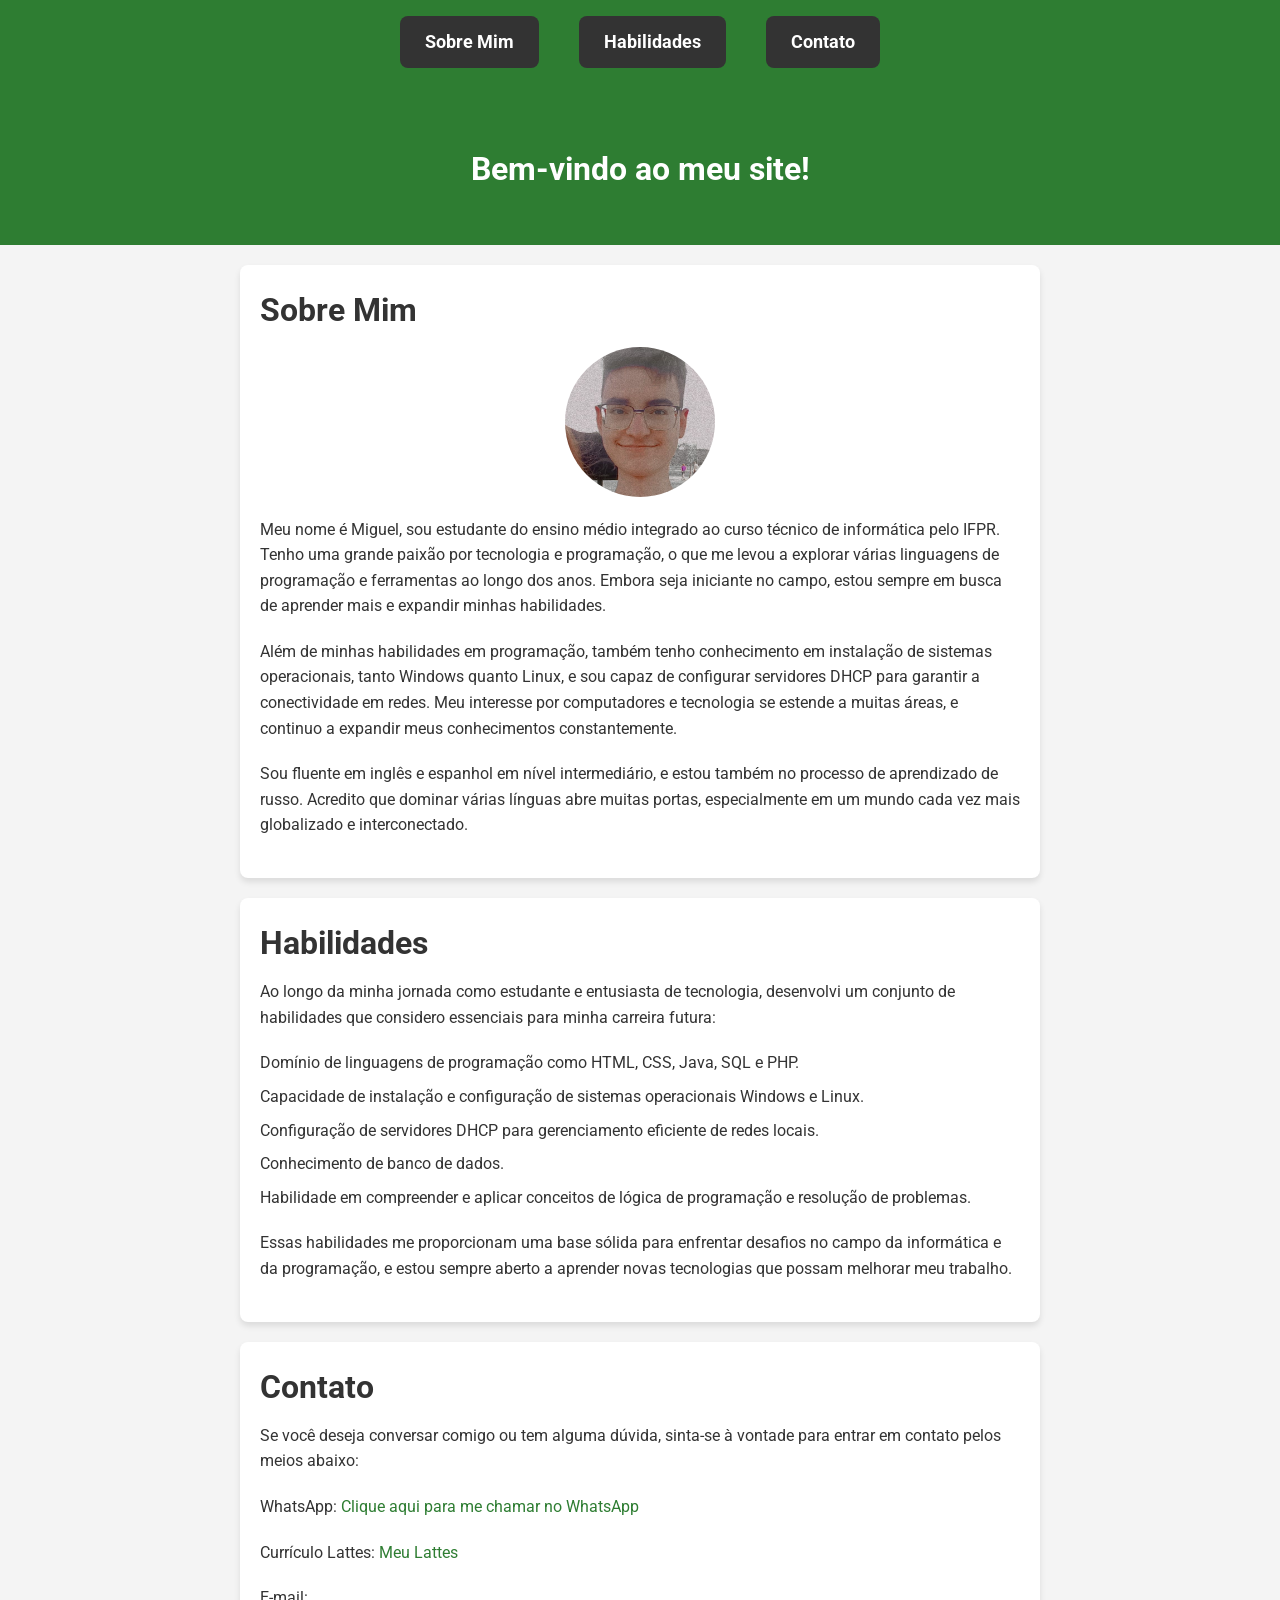
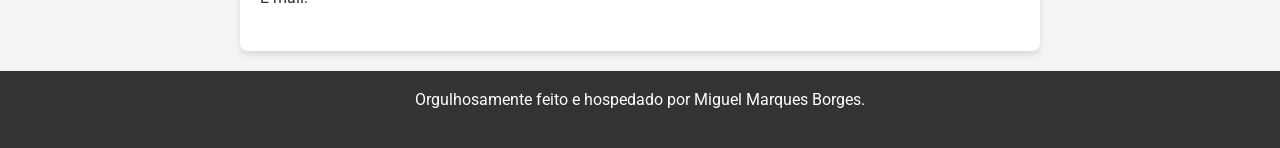
==== index.html @ a3816ad7 "Update index.html" ====
<!DOCTYPE html>
<html lang="pt-BR">
<head>
    <meta charset="UTF-8">
    <meta name="viewport" content="width=device-width, initial-scale=1.0">
    <title>Miguel Marques Borges</title>
    <link href="https://fonts.googleapis.com/css2?family=Roboto:wght@400;500;700&display=swap" rel="stylesheet">
    <link rel="stylesheet" href="style.css">
</head>
<body>
    <header>
        <nav>
            <ul>
                <li><a href="#sobre-mim" class="btn">Sobre Mim</a></li>
                <li><a href="#habilidades" class="btn">Habilidades</a></li>
                <li><a href="#contato" class="btn">Contato</a></li>
            </ul>
        </nav>
    </header>

    <section id="inicio">
        <h1>Bem-vindo ao meu site!</h1>
    </section>

    <section id="sobre-mim">
        <h2>Sobre Mim</h2>
        <div class="foto">
            <img src="minhafoto.jpg" alt="Minha foto">
        </div>
        <p>Meu nome é Miguel, sou estudante do ensino médio integrado ao curso técnico de informática pelo IFPR. Tenho uma grande paixão por tecnologia e programação, o que me levou a explorar várias linguagens de programação e ferramentas ao longo dos anos. Embora seja iniciante no campo, estou sempre em busca de aprender mais e expandir minhas habilidades.</p>
        <p>Além de minhas habilidades em programação, também tenho conhecimento em instalação de sistemas operacionais, tanto Windows quanto Linux, e sou capaz de configurar servidores DHCP para garantir a conectividade em redes. Meu interesse por computadores e tecnologia se estende a muitas áreas, e continuo a expandir meus conhecimentos constantemente.</p>
        <p>Sou fluente em inglês e espanhol em nível intermediário, e estou também no processo de aprendizado de russo. Acredito que dominar várias línguas abre muitas portas, especialmente em um mundo cada vez mais globalizado e interconectado.</p>
    </section>

    <section id="habilidades">
        <h2>Habilidades</h2>
        <p>Ao longo da minha jornada como estudante e entusiasta de tecnologia, desenvolvi um conjunto de habilidades que considero essenciais para minha carreira futura:</p>
        <ul>
            <li>Domínio de linguagens de programação como HTML, CSS, Java, SQL e PHP.</li>
            <li>Capacidade de instalação e configuração de sistemas operacionais Windows e Linux.</li>
            <li>Configuração de servidores DHCP para gerenciamento eficiente de redes locais.</li>
            <li>Conhecimento de banco de dados.</li>
            <li>Habilidade em compreender e aplicar conceitos de lógica de programação e resolução de problemas.</li>
        </ul>
        <p>Essas habilidades me proporcionam uma base sólida para enfrentar desafios no campo da informática e da programação, e estou sempre aberto a aprender novas tecnologias que possam melhorar meu trabalho.</p>
    </section>

    <section id="contato">
        <h2>Contato</h2>
        <p>Se você deseja conversar comigo ou tem alguma dúvida, sinta-se à vontade para entrar em contato pelos meios abaixo:</p>
        <p>WhatsApp: <a href="https://wa.me/" target="_blank">Clique aqui para me chamar no WhatsApp</a></p>
        <p>Currículo Lattes: <a href="http://lattes.cnpq.br/1341365413381919" target="_blank">Meu Lattes</a></p>
        <p>E-mail: <a href="mailto:"></a></p>
    </section>
    <footer>
        <p>Orgulhosamente feito e hospedado por Miguel Marques Borges.</p>
    </footer>
</body>
</html>
---- style.css ----
* {
    margin: 0;
    padding: 0;
    box-sizing: border-box;
}

html {
    scroll-behavior: smooth;
}

body {
    font-family: 'Roboto', sans-serif; 
    background-color: #f4f4f4;
    color: #333;
    line-height: 1.6;
}

header {
    background-color: #2e7d32;
    padding: 1rem;
}

nav ul {
    display: flex;
    justify-content: center;
    list-style-type: none;
    flex-wrap: wrap; 
}

nav ul li {
    margin: 0 20px;
}

nav ul li a {
    color: white;
    text-decoration: none;
    font-weight: bold;
    font-size: 1.1rem;
    padding: 12px 25px;
    border-radius: 8px;
    background-color: #2e7d32; 
    transition: background-color 0.3s ease, transform 0.3s ease;
    display: inline-block;
    text-align: center;
}

nav ul li a:hover {
    background-color: #81c784; 
    transform: scale(1.05);
}

section {
    padding: 40px 0;
}

#inicio {
    background-color: #2e7d32; 
    color: white;
    text-align: center;
}

#sobre-mim, #habilidades, #contato {
    background-color: #fff;
    margin: 20px auto;
    max-width: 800px;
    padding: 20px;
    border-radius: 8px;
    box-shadow: 0 4px 6px rgba(0, 0, 0, 0.1);
}

h1, h2 {
    font-size: 2rem;
    margin-bottom: 10px;
}

p {
    margin-bottom: 20px;
}

ul {
    list-style-type: none;
    margin-bottom: 20px;
}

ul li {
    margin-bottom: 8px;
}

ul li a {
    color: #2e7d32; 
    text-decoration: none;
    transition: color 0.3s ease;
}

ul li a:hover {
    color: #81c784; 
}

.btn {
    display: inline-block;
    background-color: #333; 
    color: white;
    text-decoration: none;
    padding: 12px 25px;
    border-radius: 8px;
    font-weight: bold;
    transition: background-color 0.3s ease, transform 0.3s ease;
    text-align: center;
}

.btn:hover {
    background-color: #555; 
    transform: scale(1.05);
}

.foto {
    display: flex;
    justify-content: center;
    margin-bottom: 20px;
}

.foto img {
    border-radius: 50%;
    width: 150px;
    height: 150px;
    object-fit: cover;
}

footer {
    background-color: #333;
    color: white;
    text-align: center;
    padding: 1rem;
    margin-top: 20px;
}

a {
    color: #2e7d32; 
    text-decoration: none;
}

a:hover {
    color: #81c784; 
}

@media (max-width: 1024px) {
    header nav ul {
        justify-content: space-around;
    }

    header nav ul li {
        margin: 0 15px;
    }

    h1 {
        font-size: 1.8rem;
    }

    h2 {
        font-size: 1.6rem;
    }

    .foto img {
        width: 130px;
        height: 130px;
    }

    ul li {
        font-size: 1rem;
    }
}

@media (max-width: 768px) {
    header nav ul {
        justify-content: space-evenly;
    }

    header nav ul li {
        margin: 10px;
    }

    .container {
        padding: 10px;
    }

    h1 {
        font-size: 1.8rem;
    }

    h2 {
        font-size: 1.5rem;
    }

    .foto img {
        width: 120px;
        height: 120px;
    }

    ul li {
        font-size: 0.9rem;
    }
}

@media (max-width: 480px) {
    header nav ul {
        font-size: 0.9rem;
        flex-wrap: wrap; 
    }

    header nav ul li {
        margin: 5px 10px;
    }
}
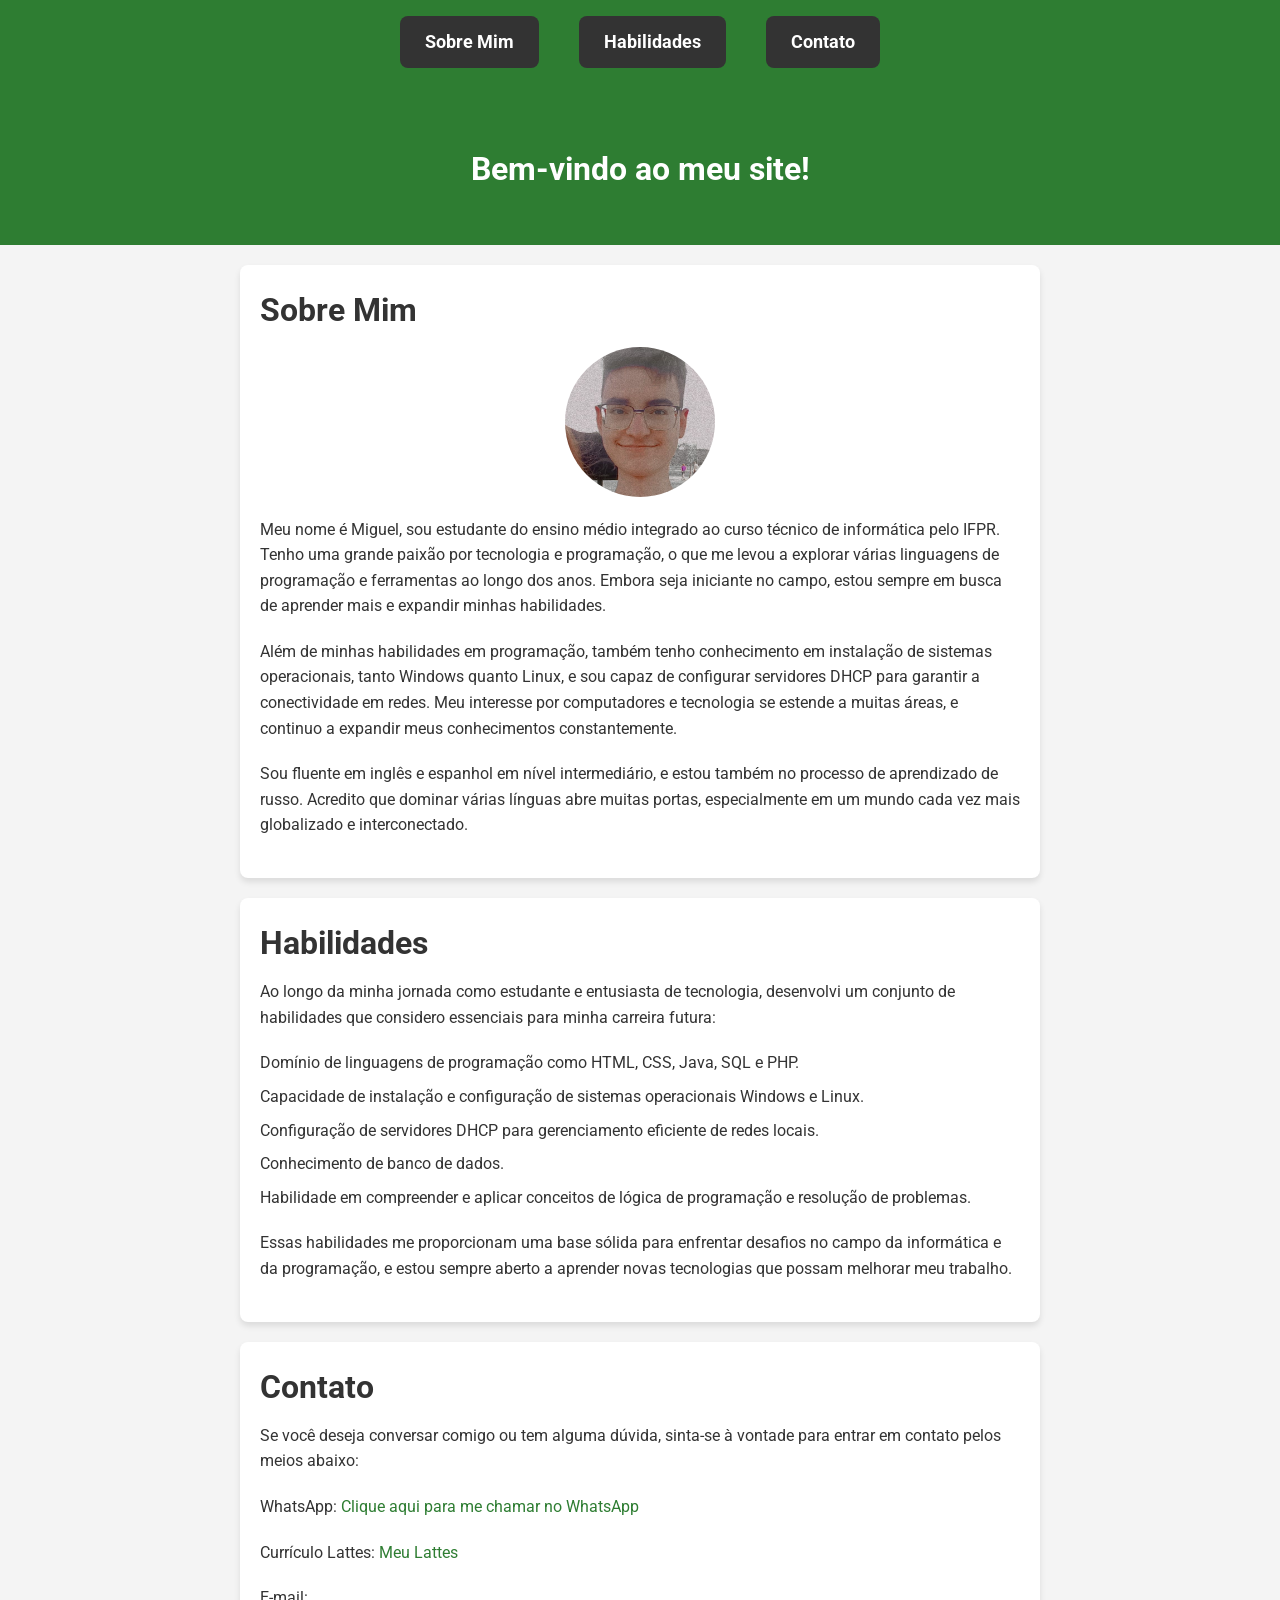
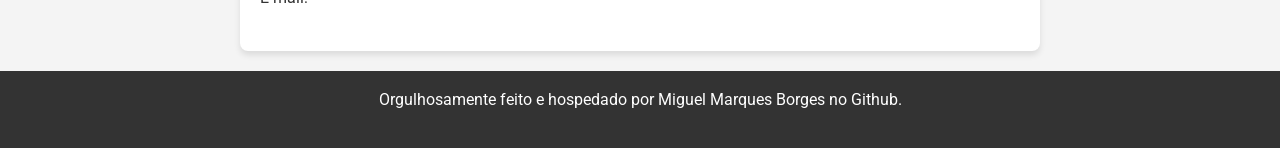
==== commit 0636a01b: "Update index.html" ====
--- a/index.html
+++ b/index.html
@@ -53,7 +53,7 @@
         <p>E-mail: <a href="mailto:"></a></p>
     </section>
     <footer>
-        <p>Orgulhosamente feito e hospedado por Miguel Marques Borges.</p>
+        <p>Orgulhosamente feito e hospedado por Miguel Marques Borges no Github.</p>
     </footer>
 </body>
 </html>
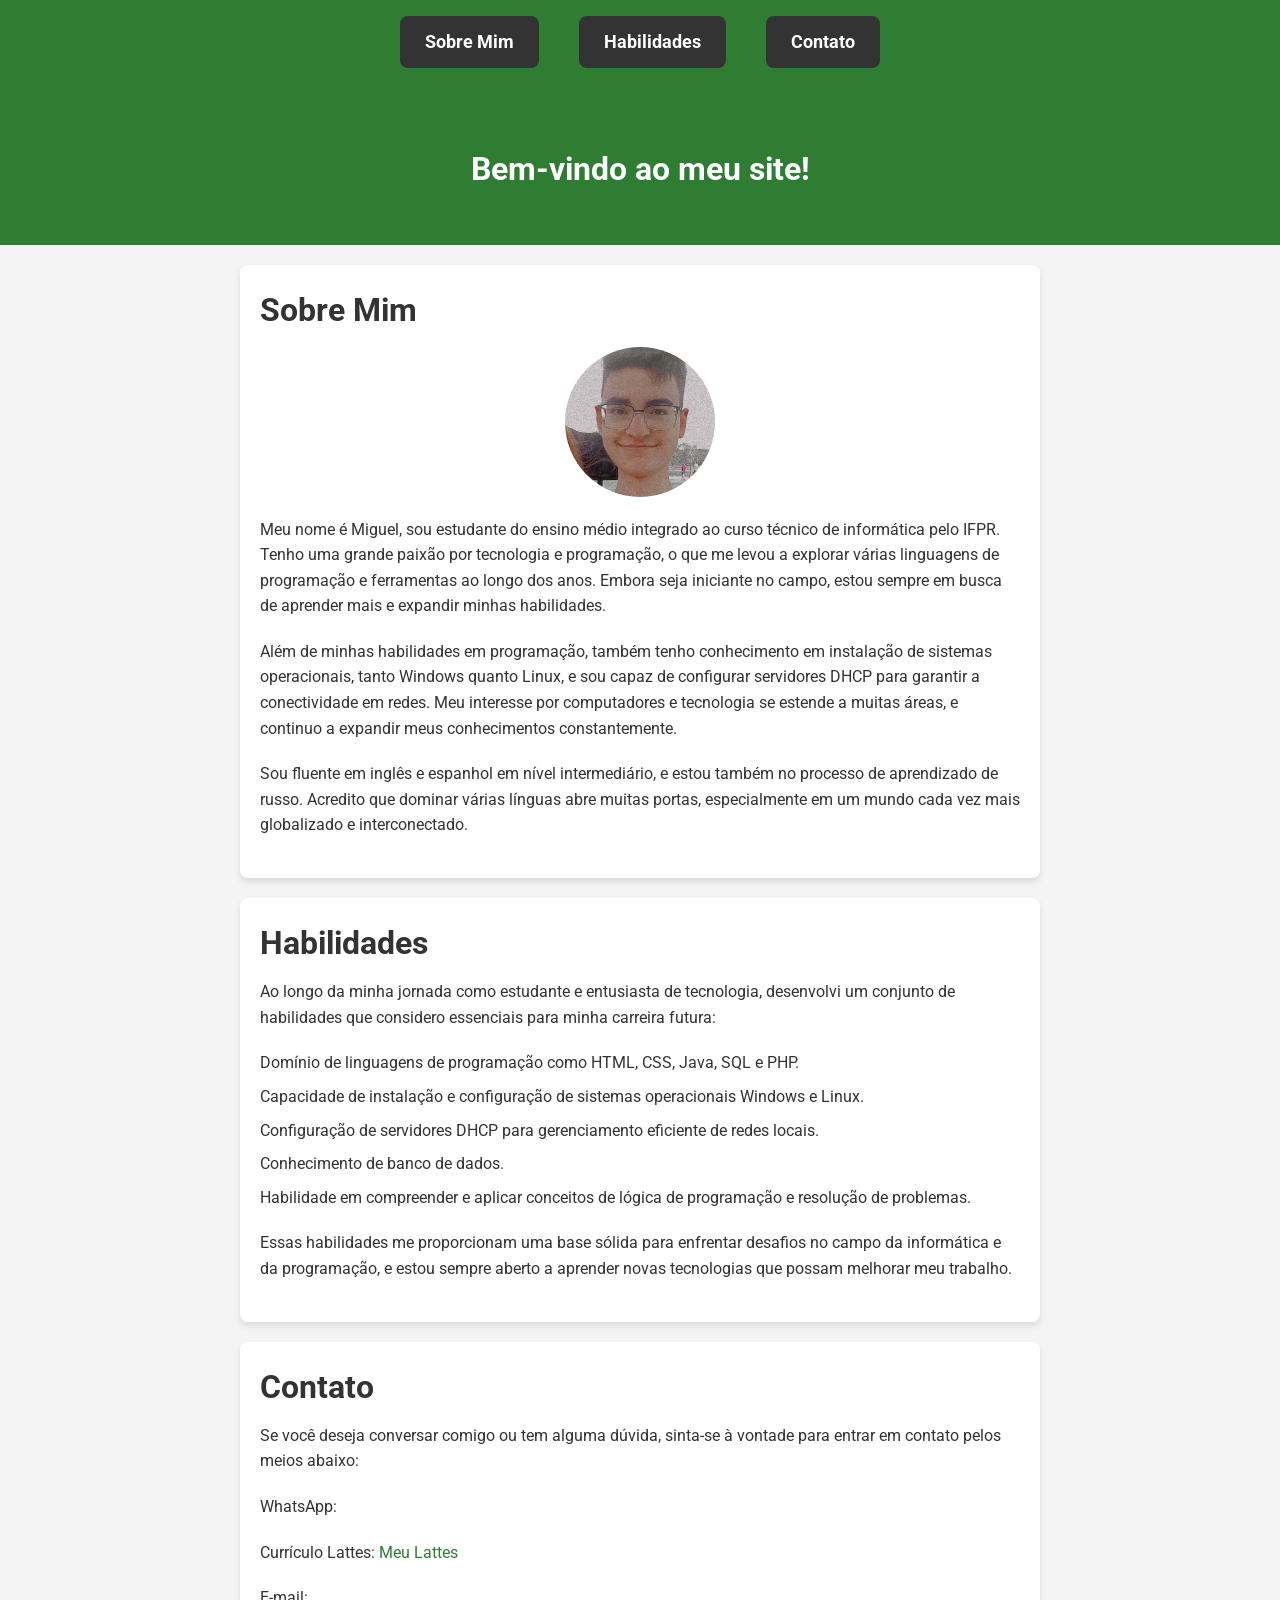
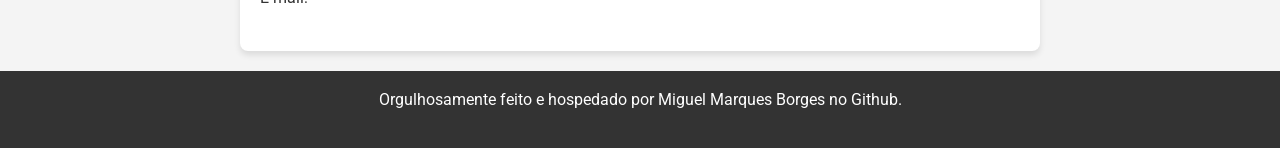
==== commit c50d3aae: "Update index.html" ====
--- a/index.html
+++ b/index.html
@@ -48,12 +48,13 @@
     <section id="contato">
         <h2>Contato</h2>
         <p>Se você deseja conversar comigo ou tem alguma dúvida, sinta-se à vontade para entrar em contato pelos meios abaixo:</p>
-        <p>WhatsApp: <a href="https://wa.me/" target="_blank">Clique aqui para me chamar no WhatsApp</a></p>
+        <p>WhatsApp: <a href="" target="_blank"></a></p>
         <p>Currículo Lattes: <a href="http://lattes.cnpq.br/1341365413381919" target="_blank">Meu Lattes</a></p>
-        <p>E-mail: <a href="mailto:"></a></p>
+        <p>E-mail: <a href=""></a></p>
     </section>
     <footer>
         <p>Orgulhosamente feito e hospedado por Miguel Marques Borges no Github.</p>
     </footer>
 </body>
 </html>
+
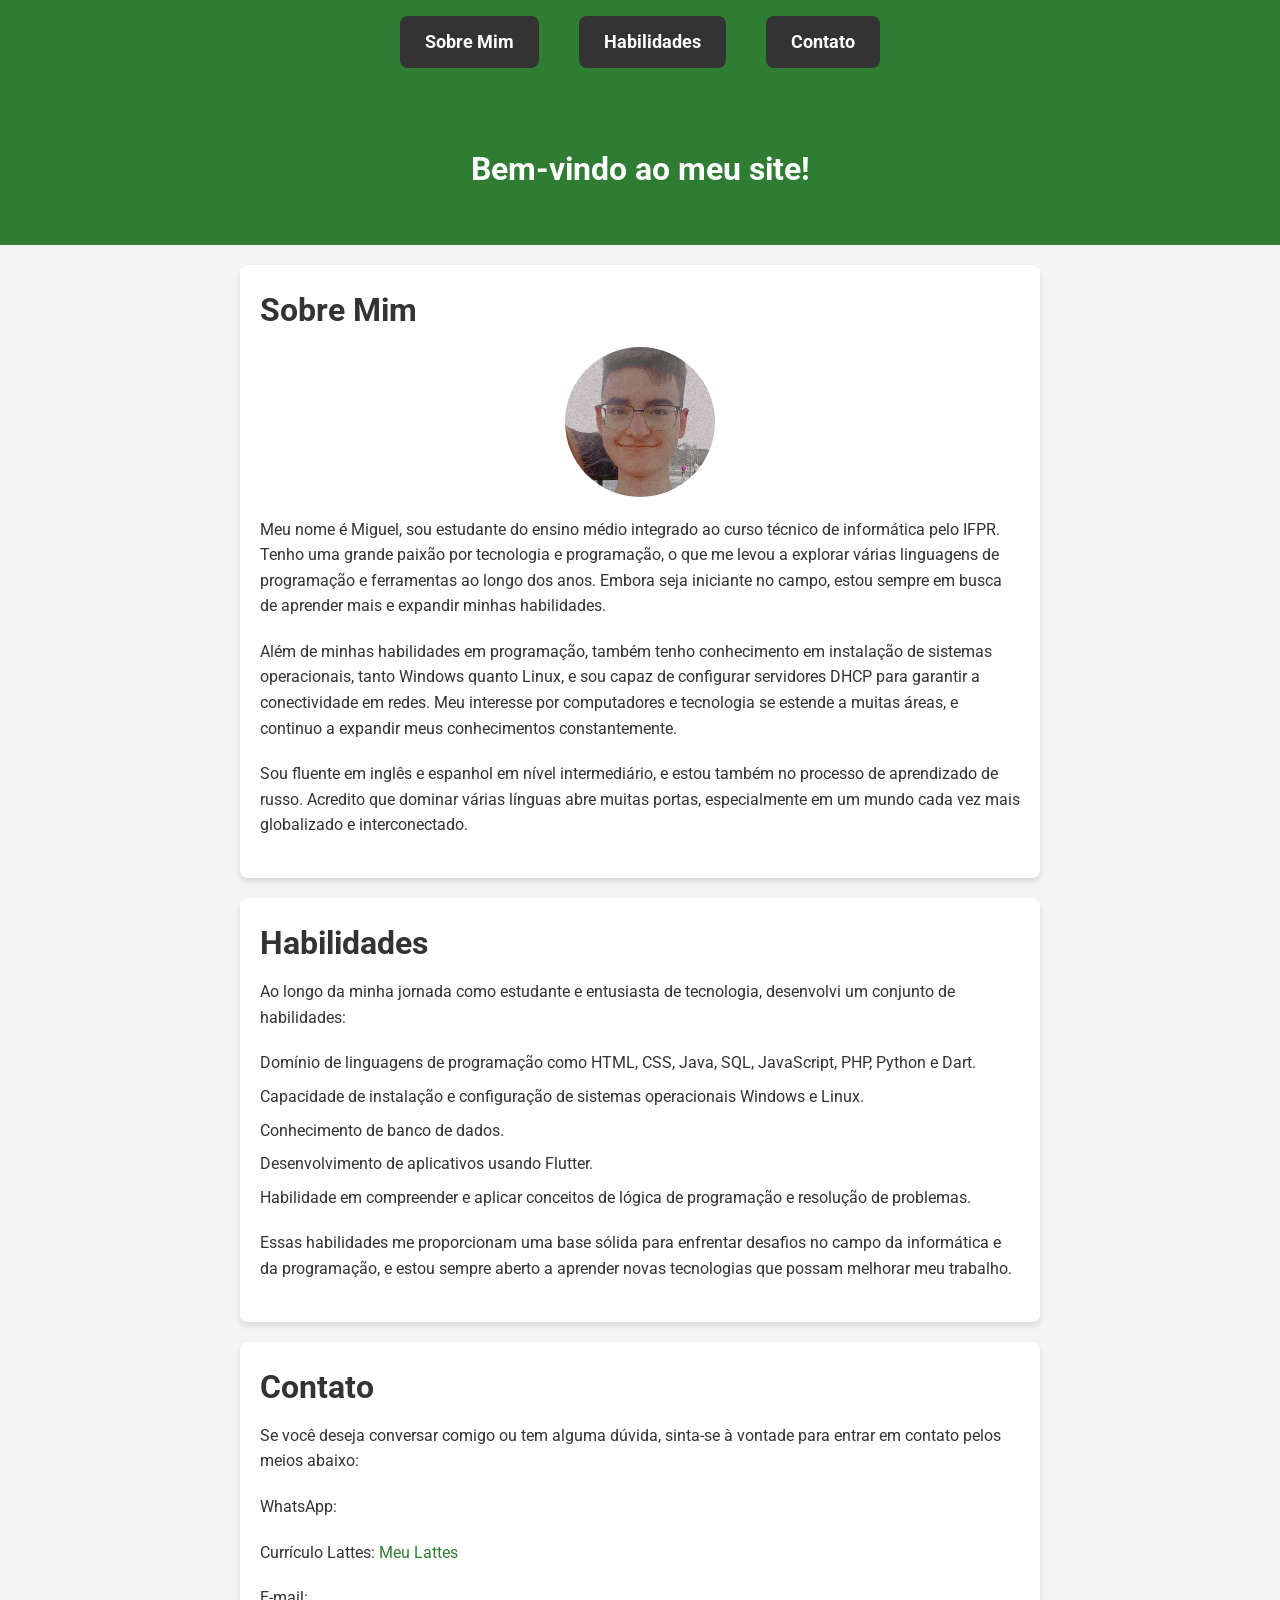
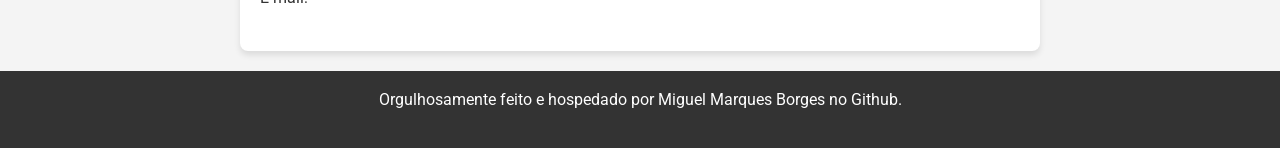
==== commit 2d36ede2: "Update index.html" ====
--- a/index.html
+++ b/index.html
@@ -34,12 +34,12 @@
 
     <section id="habilidades">
         <h2>Habilidades</h2>
-        <p>Ao longo da minha jornada como estudante e entusiasta de tecnologia, desenvolvi um conjunto de habilidades que considero essenciais para minha carreira futura:</p>
+        <p>Ao longo da minha jornada como estudante e entusiasta de tecnologia, desenvolvi um conjunto de habilidades:</p>
         <ul>
-            <li>Domínio de linguagens de programação como HTML, CSS, Java, SQL e PHP.</li>
+            <li>Domínio de linguagens de programação como HTML, CSS, Java, SQL, JavaScript, PHP, Python e Dart.</li>
             <li>Capacidade de instalação e configuração de sistemas operacionais Windows e Linux.</li>
-            <li>Configuração de servidores DHCP para gerenciamento eficiente de redes locais.</li>
             <li>Conhecimento de banco de dados.</li>
+            <li>Desenvolvimento de aplicativos usando Flutter.</li>
             <li>Habilidade em compreender e aplicar conceitos de lógica de programação e resolução de problemas.</li>
         </ul>
         <p>Essas habilidades me proporcionam uma base sólida para enfrentar desafios no campo da informática e da programação, e estou sempre aberto a aprender novas tecnologias que possam melhorar meu trabalho.</p>
@@ -58,3 +58,4 @@
 </body>
 </html>
 
+
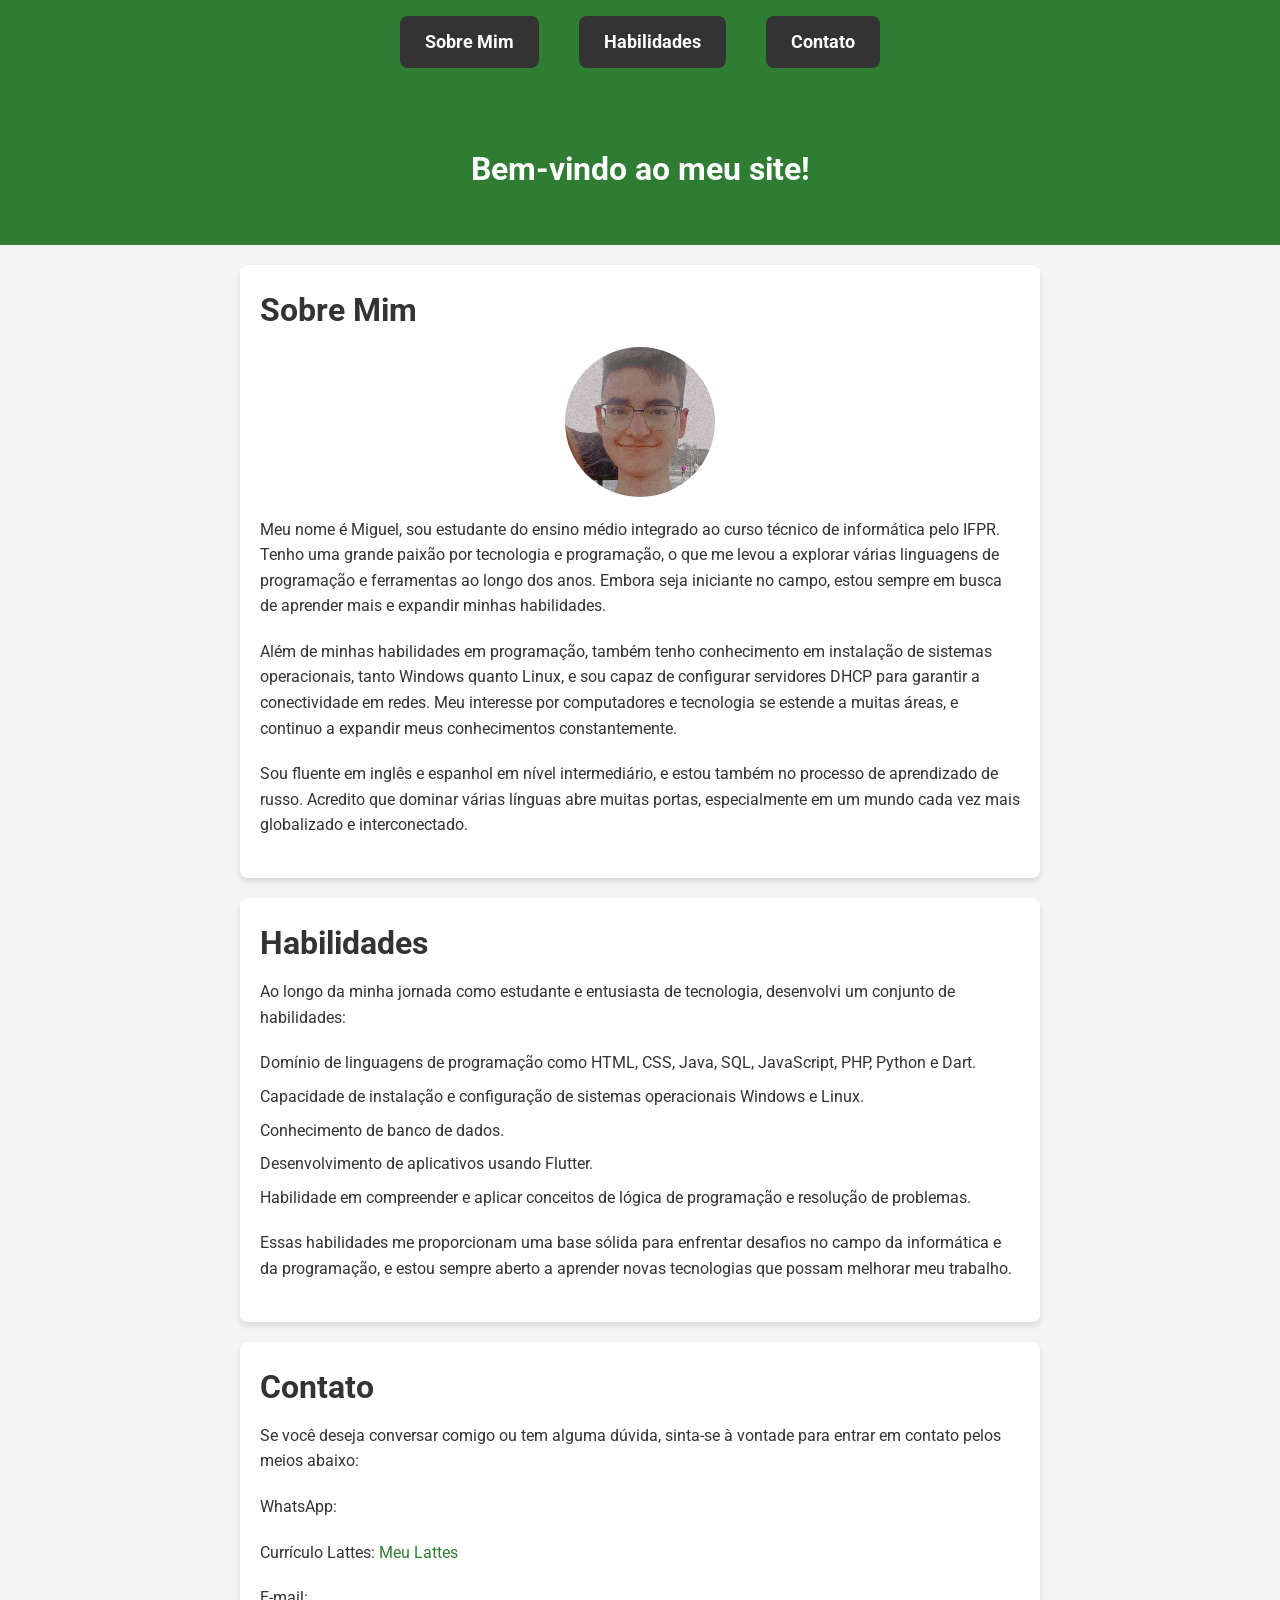
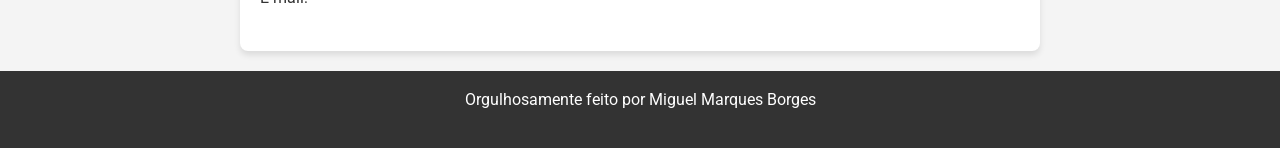
==== commit adc995b9: "Update index.html" ====
--- a/index.html
+++ b/index.html
@@ -53,9 +53,10 @@
         <p>E-mail: <a href=""></a></p>
     </section>
     <footer>
-        <p>Orgulhosamente feito e hospedado por Miguel Marques Borges no Github.</p>
+        <p>Orgulhosamente feito por Miguel Marques Borges</p>
     </footer>
 </body>
 </html>
 
 
+
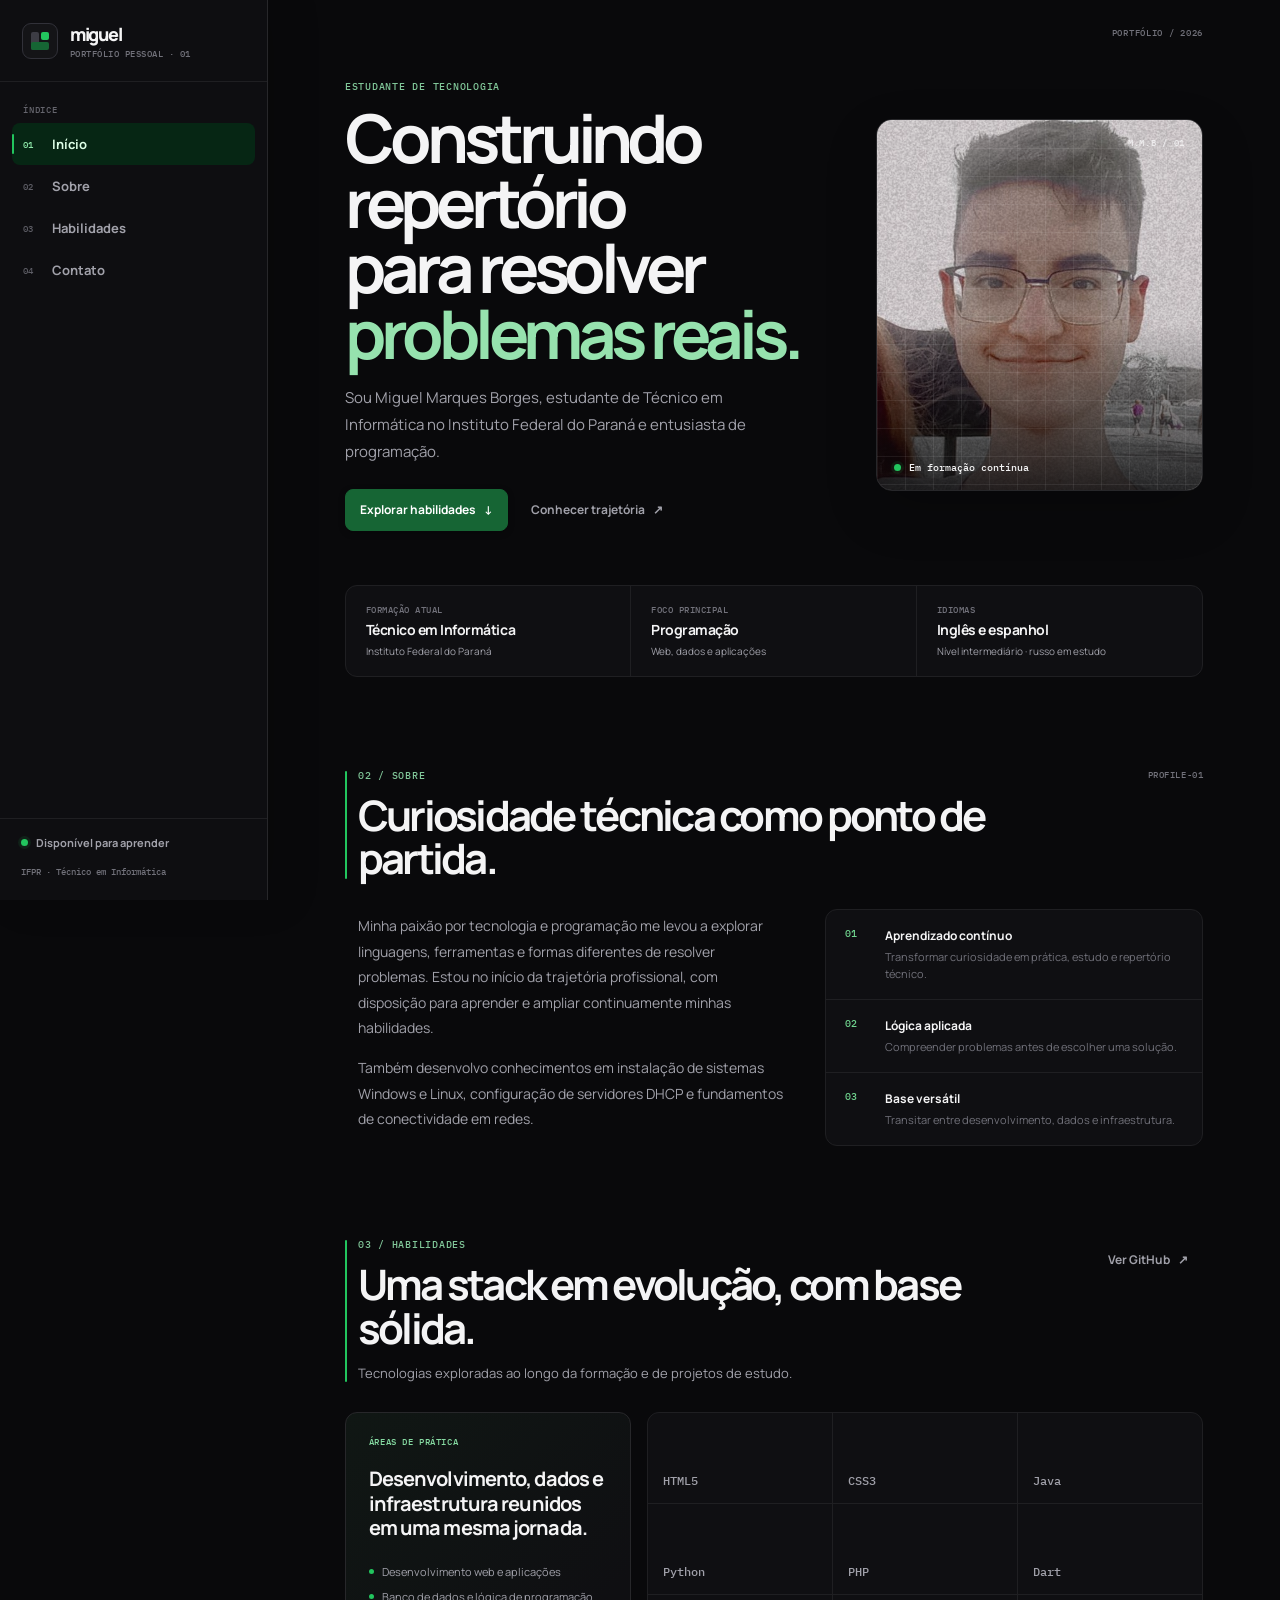
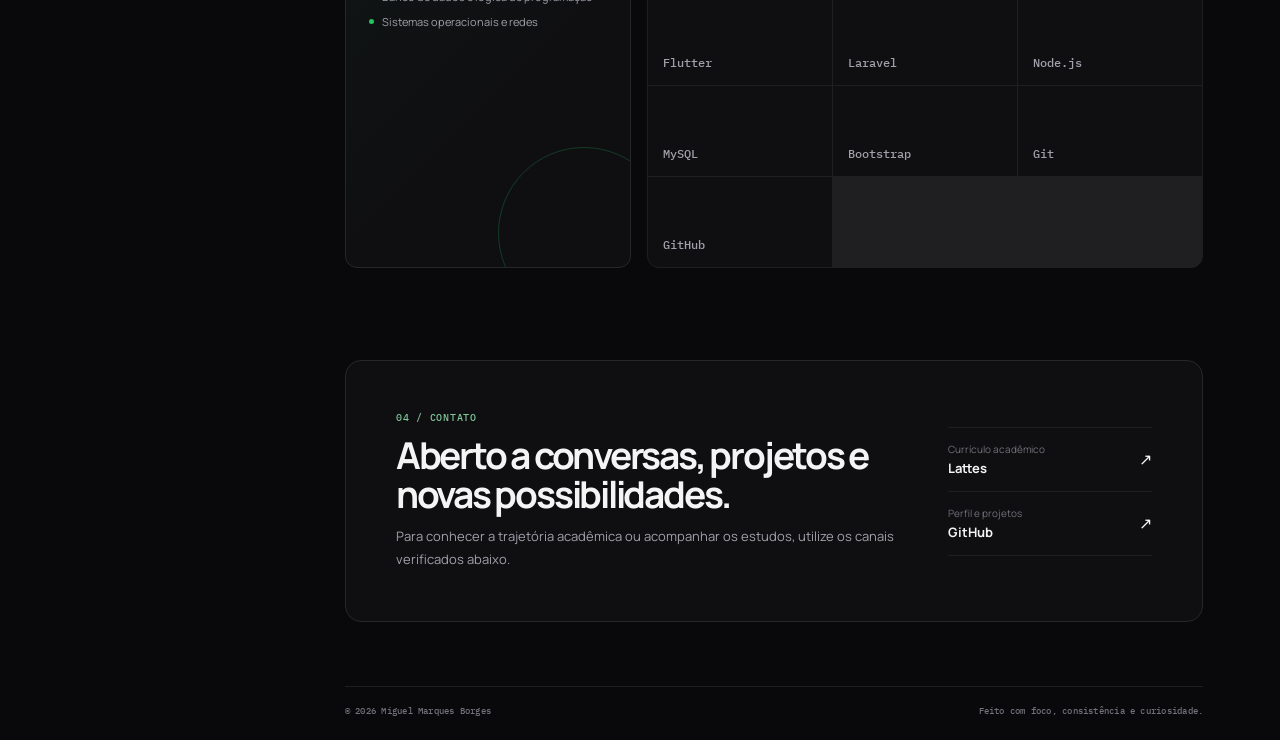
==== commit a4828cb1: "Redesign portfolio with Acme design system" ====
--- a/index.html
+++ b/index.html
@@ -1,62 +1,92 @@
-<!DOCTYPE html>
-<html lang="pt-BR">
-<head>
-    <meta charset="UTF-8">
-    <meta name="viewport" content="width=device-width, initial-scale=1.0">
-    <title>Miguel Marques Borges</title>
-    <link href="https://fonts.googleapis.com/css2?family=Roboto:wght@400;500;700&display=swap" rel="stylesheet">
-    <link rel="stylesheet" href="style.css">
-</head>
-<body>
-    <header>
-        <nav>
-            <ul>
-                <li><a href="#sobre-mim" class="btn">Sobre Mim</a></li>
-                <li><a href="#habilidades" class="btn">Habilidades</a></li>
-                <li><a href="#contato" class="btn">Contato</a></li>
-            </ul>
-        </nav>
-    </header>
-
-    <section id="inicio">
-        <h1>Bem-vindo ao meu site!</h1>
-    </section>
-
-    <section id="sobre-mim">
-        <h2>Sobre Mim</h2>
-        <div class="foto">
-            <img src="minhafoto.jpg" alt="Minha foto">
-        </div>
-        <p>Meu nome é Miguel, sou estudante do ensino médio integrado ao curso técnico de informática pelo IFPR. Tenho uma grande paixão por tecnologia e programação, o que me levou a explorar várias linguagens de programação e ferramentas ao longo dos anos. Embora seja iniciante no campo, estou sempre em busca de aprender mais e expandir minhas habilidades.</p>
-        <p>Além de minhas habilidades em programação, também tenho conhecimento em instalação de sistemas operacionais, tanto Windows quanto Linux, e sou capaz de configurar servidores DHCP para garantir a conectividade em redes. Meu interesse por computadores e tecnologia se estende a muitas áreas, e continuo a expandir meus conhecimentos constantemente.</p>
-        <p>Sou fluente em inglês e espanhol em nível intermediário, e estou também no processo de aprendizado de russo. Acredito que dominar várias línguas abre muitas portas, especialmente em um mundo cada vez mais globalizado e interconectado.</p>
-    </section>
-
-    <section id="habilidades">
-        <h2>Habilidades</h2>
-        <p>Ao longo da minha jornada como estudante e entusiasta de tecnologia, desenvolvi um conjunto de habilidades:</p>
-        <ul>
-            <li>Domínio de linguagens de programação como HTML, CSS, Java, SQL, JavaScript, PHP, Python e Dart.</li>
-            <li>Capacidade de instalação e configuração de sistemas operacionais Windows e Linux.</li>
-            <li>Conhecimento de banco de dados.</li>
-            <li>Desenvolvimento de aplicativos usando Flutter.</li>
-            <li>Habilidade em compreender e aplicar conceitos de lógica de programação e resolução de problemas.</li>
-        </ul>
-        <p>Essas habilidades me proporcionam uma base sólida para enfrentar desafios no campo da informática e da programação, e estou sempre aberto a aprender novas tecnologias que possam melhorar meu trabalho.</p>
-    </section>
-
-    <section id="contato">
-        <h2>Contato</h2>
-        <p>Se você deseja conversar comigo ou tem alguma dúvida, sinta-se à vontade para entrar em contato pelos meios abaixo:</p>
-        <p>WhatsApp: <a href="" target="_blank"></a></p>
-        <p>Currículo Lattes: <a href="http://lattes.cnpq.br/1341365413381919" target="_blank">Meu Lattes</a></p>
-        <p>E-mail: <a href=""></a></p>
-    </section>
-    <footer>
-        <p>Orgulhosamente feito por Miguel Marques Borges</p>
-    </footer>
-</body>
-</html>
-
-
-
+<!doctype html>
+<html lang="pt-BR">
+<head>
+  <meta charset="UTF-8" />
+  <meta name="viewport" content="width=device-width, initial-scale=1.0" />
+  <meta name="description" content="Portfólio de Miguel Marques Borges, estudante de Técnico em Informática no IFPR." />
+  <meta name="theme-color" content="#09090b" />
+  <title>Miguel Marques Borges — Portfólio</title>
+  <link rel="preconnect" href="https://fonts.googleapis.com" />
+  <link rel="preconnect" href="https://fonts.gstatic.com" crossorigin />
+  <link href="https://fonts.googleapis.com/css2?family=IBM+Plex+Mono:wght@400;500&family=Manrope:wght@400;500;600;700;800&display=swap" rel="stylesheet" />
+  <link rel="icon" href="favicon.ico" sizes="any" />
+  <link rel="apple-touch-icon" href="apple-touch-icon.png" />
+  <link rel="stylesheet" href="style.css" />
+</head>
+<body>
+  <aside class="side-rail" aria-label="Navegação principal">
+    <a class="brand" href="#inicio" aria-label="Ir para o início">
+      <span class="brand-mark" aria-hidden="true"><i></i><b></b><em></em></span>
+      <span><strong>miguel</strong><small>portfólio pessoal · 01</small></span>
+    </a>
+    <nav class="main-nav">
+      <p>Índice</p>
+      <a class="active" href="#inicio"><span>01</span>Início</a>
+      <a href="#sobre"><span>02</span>Sobre</a>
+      <a href="#habilidades"><span>03</span>Habilidades</a>
+      <a href="#contato"><span>04</span>Contato</a>
+    </nav>
+    <div class="rail-footer"><p><i class="status-dot"></i>Disponível para aprender</p><span>IFPR · Técnico em Informática</span></div>
+  </aside>
+
+  <main>
+    <header class="mobile-header">
+      <a class="brand" href="#inicio"><span class="brand-mark" aria-hidden="true"><i></i><b></b><em></em></span><strong>miguel</strong></a>
+      <a class="header-link" href="#contato">Contato <span>↗</span></a>
+    </header>
+
+    <section class="hero page-section" id="inicio">
+      <div class="hero-index">PORTFÓLIO / 2026</div>
+      <div class="hero-copy">
+        <p class="eyebrow">Estudante de tecnologia</p>
+        <h1>Construindo repertório<br />para resolver <em>problemas reais.</em></h1>
+        <p class="hero-description">Sou Miguel Marques Borges, estudante de Técnico em Informática no Instituto Federal do Paraná e entusiasta de programação.</p>
+        <div class="hero-actions"><a class="primary-button" href="#habilidades">Explorar habilidades <span>↓</span></a><a class="ghost-button" href="#sobre">Conhecer trajetória <span>↗</span></a></div>
+      </div>
+      <div class="portrait-frame">
+        <div class="portrait-grid" aria-hidden="true"></div><span class="portrait-index">M.M.B / 01</span>
+        <img src="minhafoto.jpg" alt="Retrato de Miguel Marques Borges" />
+        <div class="portrait-caption"><span class="status-dot"></span><span>Em formação contínua</span></div>
+      </div>
+    </section>
+
+    <section class="signal-strip" aria-label="Resumo do perfil">
+      <article><span>Formação atual</span><strong>Técnico em Informática</strong><small>Instituto Federal do Paraná</small></article>
+      <article><span>Foco principal</span><strong>Programação</strong><small>Web, dados e aplicações</small></article>
+      <article><span>Idiomas</span><strong>Inglês e espanhol</strong><small>Nível intermediário · russo em estudo</small></article>
+    </section>
+
+    <section class="about page-section" id="sobre">
+      <div class="section-heading"><div><p class="eyebrow">02 / Sobre</p><h2>Curiosidade técnica como ponto de partida.</h2></div><span class="reference">PROFILE-01</span></div>
+      <div class="about-grid">
+        <div class="about-copy">
+          <p>Minha paixão por tecnologia e programação me levou a explorar linguagens, ferramentas e formas diferentes de resolver problemas. Estou no início da trajetória profissional, com disposição para aprender e ampliar continuamente minhas habilidades.</p>
+          <p>Também desenvolvo conhecimentos em instalação de sistemas Windows e Linux, configuração de servidores DHCP e fundamentos de conectividade em redes.</p>
+        </div>
+        <div class="principles">
+          <article><span>01</span><h3>Aprendizado contínuo</h3><p>Transformar curiosidade em prática, estudo e repertório técnico.</p></article>
+          <article><span>02</span><h3>Lógica aplicada</h3><p>Compreender problemas antes de escolher uma solução.</p></article>
+          <article><span>03</span><h3>Base versátil</h3><p>Transitar entre desenvolvimento, dados e infraestrutura.</p></article>
+        </div>
+      </div>
+    </section>
+
+    <section class="skills page-section" id="habilidades">
+      <div class="section-heading"><div><p class="eyebrow">03 / Habilidades</p><h2>Uma stack em evolução, com base sólida.</h2><p class="section-lede">Tecnologias exploradas ao longo da formação e de projetos de estudo.</p></div><a class="ghost-button desktop-only" href="https://github.com/MiguelMarquesBorges" target="_blank" rel="noreferrer">Ver GitHub <span>↗</span></a></div>
+      <div class="skills-layout">
+        <article class="skill-featured"><p class="card-label">Áreas de prática</p><h3>Desenvolvimento, dados e infraestrutura reunidos em uma mesma jornada.</h3><div class="skill-featured-list"><span><i></i>Desenvolvimento web e aplicações</span><span><i></i>Banco de dados e lógica de programação</span><span><i></i>Sistemas operacionais e redes</span></div></article>
+        <div class="tech-grid" aria-label="Tecnologias"><span>HTML5</span><span>CSS3</span><span>Java</span><span>Python</span><span>PHP</span><span>Dart</span><span>Flutter</span><span>Laravel</span><span>Node.js</span><span>MySQL</span><span>Bootstrap</span><span>Git</span><span>GitHub</span></div>
+      </div>
+    </section>
+
+    <section class="contact page-section" id="contato">
+      <div class="contact-panel">
+        <div class="contact-copy"><p class="eyebrow">04 / Contato</p><h2>Aberto a conversas, projetos e novas possibilidades.</h2><p>Para conhecer a trajetória acadêmica ou acompanhar os estudos, utilize os canais verificados abaixo.</p></div>
+        <div class="contact-links"><a href="http://lattes.cnpq.br/1341365413381919" target="_blank" rel="noreferrer"><span>Currículo acadêmico</span><strong>Lattes</strong><i>↗</i></a><a href="https://github.com/MiguelMarquesBorges" target="_blank" rel="noreferrer"><span>Perfil e projetos</span><strong>GitHub</strong><i>↗</i></a></div>
+      </div>
+    </section>
+    <footer><span>© <span id="current-year"></span> Miguel Marques Borges</span><span>Feito com foco, consistência e curiosidade.</span></footer>
+  </main>
+  <script>document.getElementById('current-year').textContent = new Date().getFullYear();</script>
+</body>
+</html>
--- a/style.css
+++ b/style.css
@@ -1,213 +1,10 @@
-* {
-    margin: 0;
-    padding: 0;
-    box-sizing: border-box;
-}
-
-html {
-    scroll-behavior: smooth;
-}
-
-body {
-    font-family: 'Roboto', sans-serif; 
-    background-color: #f4f4f4;
-    color: #333;
-    line-height: 1.6;
-}
-
-header {
-    background-color: #2e7d32;
-    padding: 1rem;
-}
-
-nav ul {
-    display: flex;
-    justify-content: center;
-    list-style-type: none;
-    flex-wrap: wrap; 
-}
-
-nav ul li {
-    margin: 0 20px;
-}
-
-nav ul li a {
-    color: white;
-    text-decoration: none;
-    font-weight: bold;
-    font-size: 1.1rem;
-    padding: 12px 25px;
-    border-radius: 8px;
-    background-color: #2e7d32; 
-    transition: background-color 0.3s ease, transform 0.3s ease;
-    display: inline-block;
-    text-align: center;
-}
-
-nav ul li a:hover {
-    background-color: #81c784; 
-    transform: scale(1.05);
-}
-
-section {
-    padding: 40px 0;
-}
-
-#inicio {
-    background-color: #2e7d32; 
-    color: white;
-    text-align: center;
-}
-
-#sobre-mim, #habilidades, #contato {
-    background-color: #fff;
-    margin: 20px auto;
-    max-width: 800px;
-    padding: 20px;
-    border-radius: 8px;
-    box-shadow: 0 4px 6px rgba(0, 0, 0, 0.1);
-}
-
-h1, h2 {
-    font-size: 2rem;
-    margin-bottom: 10px;
-}
-
-p {
-    margin-bottom: 20px;
-}
-
-ul {
-    list-style-type: none;
-    margin-bottom: 20px;
-}
-
-ul li {
-    margin-bottom: 8px;
-}
-
-ul li a {
-    color: #2e7d32; 
-    text-decoration: none;
-    transition: color 0.3s ease;
-}
-
-ul li a:hover {
-    color: #81c784; 
-}
-
-.btn {
-    display: inline-block;
-    background-color: #333; 
-    color: white;
-    text-decoration: none;
-    padding: 12px 25px;
-    border-radius: 8px;
-    font-weight: bold;
-    transition: background-color 0.3s ease, transform 0.3s ease;
-    text-align: center;
-}
-
-.btn:hover {
-    background-color: #555; 
-    transform: scale(1.05);
-}
-
-.foto {
-    display: flex;
-    justify-content: center;
-    margin-bottom: 20px;
-}
-
-.foto img {
-    border-radius: 50%;
-    width: 150px;
-    height: 150px;
-    object-fit: cover;
-}
-
-footer {
-    background-color: #333;
-    color: white;
-    text-align: center;
-    padding: 1rem;
-    margin-top: 20px;
-}
-
-a {
-    color: #2e7d32; 
-    text-decoration: none;
-}
-
-a:hover {
-    color: #81c784; 
-}
-
-@media (max-width: 1024px) {
-    header nav ul {
-        justify-content: space-around;
-    }
-
-    header nav ul li {
-        margin: 0 15px;
-    }
-
-    h1 {
-        font-size: 1.8rem;
-    }
-
-    h2 {
-        font-size: 1.6rem;
-    }
-
-    .foto img {
-        width: 130px;
-        height: 130px;
-    }
-
-    ul li {
-        font-size: 1rem;
-    }
-}
-
-@media (max-width: 768px) {
-    header nav ul {
-        justify-content: space-evenly;
-    }
-
-    header nav ul li {
-        margin: 10px;
-    }
-
-    .container {
-        padding: 10px;
-    }
-
-    h1 {
-        font-size: 1.8rem;
-    }
-
-    h2 {
-        font-size: 1.5rem;
-    }
-
-    .foto img {
-        width: 120px;
-        height: 120px;
-    }
-
-    ul li {
-        font-size: 0.9rem;
-    }
-}
-
-@media (max-width: 480px) {
-    header nav ul {
-        font-size: 0.9rem;
-        flex-wrap: wrap; 
-    }
-
-    header nav ul li {
-        margin: 5px 10px;
-    }
-}+/* Design note — Índice Operacional: campo escuro, trilho persistente e verde usado somente como sinal de ação, estado e progresso. */
+:root{--bg:#09090b;--surface:#0f0f12;--raised:#141417;--hover:#18181b;--border:#27272a;--subtle:#1f1f22;--text:#f4f4f5;--secondary:#a1a1aa;--muted:#71717a;--primary:#166534;--primary-hover:#15803d;--soft:#052e16;--success:#22c55e;--r-sm:8px;--r-md:12px;--r-lg:16px;--ease:cubic-bezier(.23,1,.32,1)}
+*{box-sizing:border-box}html{scroll-behavior:smooth;background:var(--bg)}body{min-width:320px;margin:0;background:var(--bg);color:var(--text);font-family:Manrope,Arial,sans-serif;-webkit-font-smoothing:antialiased}a{color:inherit}a:focus-visible{outline:2px solid var(--success);outline-offset:4px}
+.side-rail{position:fixed;inset:0 auto 0 0;z-index:10;display:flex;width:268px;flex-direction:column;border-right:1px solid var(--border);background:rgba(15,15,18,.97);box-shadow:14px 0 38px rgba(0,0,0,.14)}.brand{display:flex;align-items:center;gap:12px;color:var(--text);text-decoration:none}.side-rail .brand{height:82px;border-bottom:1px solid var(--subtle);padding:0 22px}.brand-mark{position:relative;display:block;width:36px;height:36px;overflow:hidden;border:1px solid #313139;border-radius:9px;background:var(--raised)}.brand-mark i,.brand-mark b,.brand-mark em{position:absolute;display:block;border-radius:2px}.brand-mark i{top:8px;left:8px;width:8px;height:18px;background:#3c3c44}.brand-mark b{top:8px;right:8px;width:8px;height:8px;background:var(--success)}.brand-mark em{right:8px;bottom:8px;width:18px;height:8px;background:var(--primary)}.brand strong{display:block;font-size:18px;font-weight:800;letter-spacing:-.07em}.brand small{display:block;margin-top:2px;color:var(--muted);font:500 9px "IBM Plex Mono",monospace;letter-spacing:.055em;text-transform:uppercase}.main-nav{padding:22px 12px}.main-nav>p{margin:0 0 8px 11px;color:#65656d;font:500 9px "IBM Plex Mono",monospace;letter-spacing:.09em;text-transform:uppercase}.main-nav a{position:relative;display:flex;height:42px;align-items:center;gap:11px;border-radius:var(--r-sm);padding:0 11px;color:var(--secondary);font-size:13px;font-weight:700;text-decoration:none;transition:background .16s var(--ease),color .16s var(--ease),transform .16s var(--ease)}.main-nav a span{width:18px;color:#5e5e66;font:500 9px "IBM Plex Mono",monospace}.main-nav a:hover{background:var(--hover);color:var(--text)}.main-nav a:active{transform:scale(.98)}.main-nav a.active{background:rgba(5,46,22,.76);color:#ddffe7}.main-nav a.active:before{position:absolute;top:11px;bottom:11px;left:0;width:2px;border-radius:2px;background:var(--success);content:""}.main-nav a.active span{color:#8ee9aa}.rail-footer{margin-top:auto;border-top:1px solid var(--subtle);padding:16px 21px 20px}.rail-footer p{display:flex;align-items:center;gap:8px;margin:0 0 8px;color:var(--secondary);font-size:11px;font-weight:700}.rail-footer>span{color:var(--muted);font:500 9px/1.45 "IBM Plex Mono",monospace}.status-dot{display:inline-block;width:7px;height:7px;flex:0 0 auto;border-radius:50%;background:var(--success);box-shadow:0 0 0 3px rgba(34,197,94,.1)}
+main{min-height:100vh;margin-left:268px;padding:0 clamp(22px,6vw,88px)}.mobile-header{display:none}.page-section{max-width:1120px;margin:0 auto}.hero{position:relative;display:grid;min-height:570px;grid-template-columns:minmax(0,1fr) minmax(320px,.72fr);align-items:center;gap:clamp(34px,6vw,86px);padding:80px 0 54px}.hero-index{position:absolute;top:27px;right:0;color:var(--muted);font:500 9px "IBM Plex Mono",monospace;letter-spacing:.08em}.eyebrow{margin:0 0 12px;color:#81c799;font:500 10px "IBM Plex Mono",monospace;letter-spacing:.075em;text-transform:uppercase}h1,h2,h3,p{margin-top:0}h1{max-width:690px;margin-bottom:18px;font-size:clamp(40px,5.25vw,70px);font-weight:700;letter-spacing:-.075em;line-height:.97}h1 em{color:#96e2ae;font-style:normal}.hero-description{max-width:510px;margin-bottom:24px;color:var(--secondary);font-size:15px;line-height:1.8}.hero-actions{display:flex;flex-wrap:wrap;gap:8px}.primary-button,.ghost-button{display:inline-flex;min-height:42px;align-items:center;justify-content:center;gap:8px;border-radius:var(--r-sm);padding:0 14px;font-size:12px;font-weight:700;text-decoration:none;transition:background .16s var(--ease),color .16s var(--ease),transform .16s var(--ease),box-shadow .16s var(--ease)}.primary-button{border:1px solid var(--primary);background:var(--primary);box-shadow:0 2px 6px rgba(0,0,0,.26);color:#fff}.primary-button:hover{background:var(--primary-hover);box-shadow:0 7px 18px rgba(0,0,0,.22)}.primary-button:active,.ghost-button:active{transform:scale(.98)}.ghost-button{border:1px solid transparent;color:var(--secondary)}.ghost-button:hover{background:var(--hover);color:var(--text)}.portrait-frame{position:relative;aspect-ratio:.88;overflow:hidden;border:1px solid var(--border);border-radius:var(--r-lg);background:#111114;box-shadow:0 20px 52px rgba(0,0,0,.19)}.portrait-frame:after{position:absolute;inset:0;background:linear-gradient(0deg,rgba(9,9,11,.8),transparent 45%);content:"";pointer-events:none}.portrait-frame img{position:absolute;inset:0;width:100%;height:100%;object-fit:cover;filter:saturate(.72) contrast(1.03);transition:transform .45s var(--ease),filter .45s var(--ease)}.portrait-frame:hover img{filter:saturate(.9) contrast(1.04);transform:scale(1.035)}.portrait-grid{position:absolute;z-index:1;inset:0;background-image:linear-gradient(rgba(244,244,245,.075) 1px,transparent 1px),linear-gradient(90deg,rgba(244,244,245,.075) 1px,transparent 1px);background-size:28px 28px;pointer-events:none}.portrait-index{position:absolute;z-index:2;top:17px;right:17px;color:rgba(244,244,245,.84);font:500 9px "IBM Plex Mono",monospace;letter-spacing:.08em}.portrait-caption{position:absolute;z-index:2;bottom:16px;left:17px;display:flex;align-items:center;gap:8px;color:#f4f4f5;font:500 10px "IBM Plex Mono",monospace}
+.signal-strip{display:grid;max-width:1120px;margin:0 auto 92px;grid-template-columns:repeat(3,1fr);border:1px solid var(--subtle);border-radius:var(--r-md);background:var(--surface)}.signal-strip article{display:grid;gap:5px;padding:18px 20px;border-right:1px solid var(--subtle)}.signal-strip article:last-child{border-right:0}.signal-strip span{color:var(--muted);font:500 9px "IBM Plex Mono",monospace;letter-spacing:.055em;text-transform:uppercase}.signal-strip strong{font-size:14px;letter-spacing:-.035em}.signal-strip small{color:var(--secondary);font-size:10px}.about,.skills{padding-bottom:92px}.section-heading{position:relative;display:flex;align-items:flex-start;justify-content:space-between;gap:24px;margin-bottom:28px;padding-left:13px}.section-heading:before{position:absolute;top:2px;bottom:2px;left:0;width:2px;border-radius:2px;background:var(--success);content:""}.section-heading h2{max-width:670px;margin-bottom:0;font-size:clamp(27px,3.35vw,42px);font-weight:700;letter-spacing:-.065em;line-height:1.04}.reference{color:var(--muted);font:500 9px "IBM Plex Mono",monospace;letter-spacing:.06em}.section-lede{max-width:555px;margin:11px 0 0;color:var(--secondary);font-size:13px;line-height:1.75}.about-grid{display:grid;gap:18px;grid-template-columns:minmax(0,1.1fr) minmax(330px,.9fr)}.about-copy{padding:4px 22px 0 13px}.about-copy p{color:var(--secondary);font-size:14px;line-height:1.83}.about-copy p:last-child{margin-bottom:0}.principles{display:grid;overflow:hidden;border:1px solid var(--subtle);border-radius:var(--r-md);background:var(--surface)}.principles article{display:grid;grid-template-columns:30px 1fr;column-gap:10px;padding:17px 19px;border-bottom:1px solid var(--subtle)}.principles article:last-child{border-bottom:0}.principles article>span{grid-row:span 2;color:#70d58f;font:500 10px "IBM Plex Mono",monospace}.principles h3{margin:0 0 4px;font-size:12px}.principles p{margin:0;color:var(--muted);font-size:11px;line-height:1.55}
+.skills-layout{display:grid;gap:16px;grid-template-columns:minmax(260px,.68fr) 1.32fr}.skill-featured{position:relative;overflow:hidden;min-height:272px;border:1px solid var(--border);border-radius:var(--r-md);background:linear-gradient(135deg,#101714,#0f0f12 60%);padding:23px}.skill-featured:after{position:absolute;right:-40px;bottom:-52px;width:170px;height:170px;border:1px solid rgba(34,197,94,.24);border-radius:50%;content:""}.card-label{position:relative;z-index:1;margin-bottom:20px;color:#86dba2;font:500 9px "IBM Plex Mono",monospace;letter-spacing:.065em;text-transform:uppercase}.skill-featured h3{position:relative;z-index:1;max-width:320px;margin-bottom:24px;font-size:20px;letter-spacing:-.045em;line-height:1.22}.skill-featured-list{position:relative;z-index:1;display:grid;gap:10px}.skill-featured-list span{display:flex;align-items:center;gap:8px;color:var(--secondary);font-size:11px}.skill-featured-list i{width:5px;height:5px;border-radius:50%;background:var(--success)}.tech-grid{display:grid;overflow:hidden;grid-template-columns:repeat(3,1fr);gap:1px;border:1px solid var(--subtle);border-radius:var(--r-md);background:var(--subtle)}.tech-grid span{display:flex;min-height:90px;align-items:flex-end;background:var(--surface);padding:15px;color:var(--secondary);font:500 12px "IBM Plex Mono",monospace;transition:background .16s var(--ease),color .16s var(--ease)}.tech-grid span:hover{background:var(--hover);color:var(--text)}.contact{padding-bottom:64px}.contact-panel{display:flex;align-items:stretch;justify-content:space-between;gap:52px;border:1px solid var(--border);border-radius:var(--r-lg);background:var(--surface);padding:clamp(24px,4.5vw,50px)}.contact-copy{max-width:500px}.contact-copy h2{margin-bottom:12px;font-size:clamp(26px,3vw,37px);letter-spacing:-.06em;line-height:1.04}.contact-copy>p:last-child{margin-bottom:0;color:var(--secondary);font-size:13px;line-height:1.75}.contact-links{display:grid;width:min(100%,305px);align-content:center}.contact-links a{display:grid;grid-template-columns:1fr auto;gap:3px 12px;border-top:1px solid var(--subtle);padding:14px 0;text-decoration:none;transition:color .16s var(--ease)}.contact-links a:last-child{border-bottom:1px solid var(--subtle)}.contact-links a:hover{color:#8ee9aa}.contact-links span{color:var(--muted);font-size:10px}.contact-links strong{font-size:13px}.contact-links i{grid-column:2;grid-row:1 / span 2;align-self:center;font-style:normal}footer{display:flex;max-width:1120px;margin:0 auto;justify-content:space-between;gap:16px;border-top:1px solid var(--subtle);padding:18px 0 24px;color:var(--muted);font:500 9px "IBM Plex Mono",monospace;letter-spacing:.025em}
+@media(max-width:900px){.side-rail{display:none}main{margin-left:0;padding:0 24px}.mobile-header{display:flex;height:66px;align-items:center;justify-content:space-between;border-bottom:1px solid var(--subtle)}.mobile-header .brand-mark{width:29px;height:29px}.mobile-header .brand strong{font-size:16px}.header-link{color:var(--secondary);font-size:11px;font-weight:700;text-decoration:none}.header-link span{color:var(--success)}.hero{min-height:auto;padding:58px 0 46px}.signal-strip{margin-bottom:70px}.about-grid{grid-template-columns:1fr}.about-copy{max-width:690px;padding-left:13px}.contact-panel{gap:28px}}
+@media(max-width:640px){main{padding:0 16px}.hero{display:flex;min-height:auto;flex-direction:column;align-items:stretch;gap:28px;padding-top:54px}.hero-index{top:20px;right:0}.hero-copy{padding-top:12px}.portrait-frame{width:min(100%,400px);margin:0 auto}.signal-strip{grid-template-columns:1fr;margin-bottom:58px}.signal-strip article{border-right:0;border-bottom:1px solid var(--subtle)}.signal-strip article:last-child{border-bottom:0}.about,.skills{padding-bottom:62px}.section-heading{align-items:flex-end;margin-bottom:23px}.section-heading h2{font-size:29px}.reference,.desktop-only{display:none}.about-copy{padding-right:0}.skills-layout{grid-template-columns:1fr}.skill-featured{min-height:235px}.tech-grid span{min-height:72px;padding:11px;font-size:10px}.contact{padding-bottom:45px}.contact-panel{display:grid;padding:25px 20px}.contact-links{width:100%}footer{flex-direction:column;padding-bottom:20px}.hero-actions{flex-direction:column;align-items:stretch}.primary-button,.ghost-button{width:100%}}
+@media(prefers-reduced-motion:reduce){*,*:before,*:after{scroll-behavior:auto!important;transition-duration:.01ms!important}}
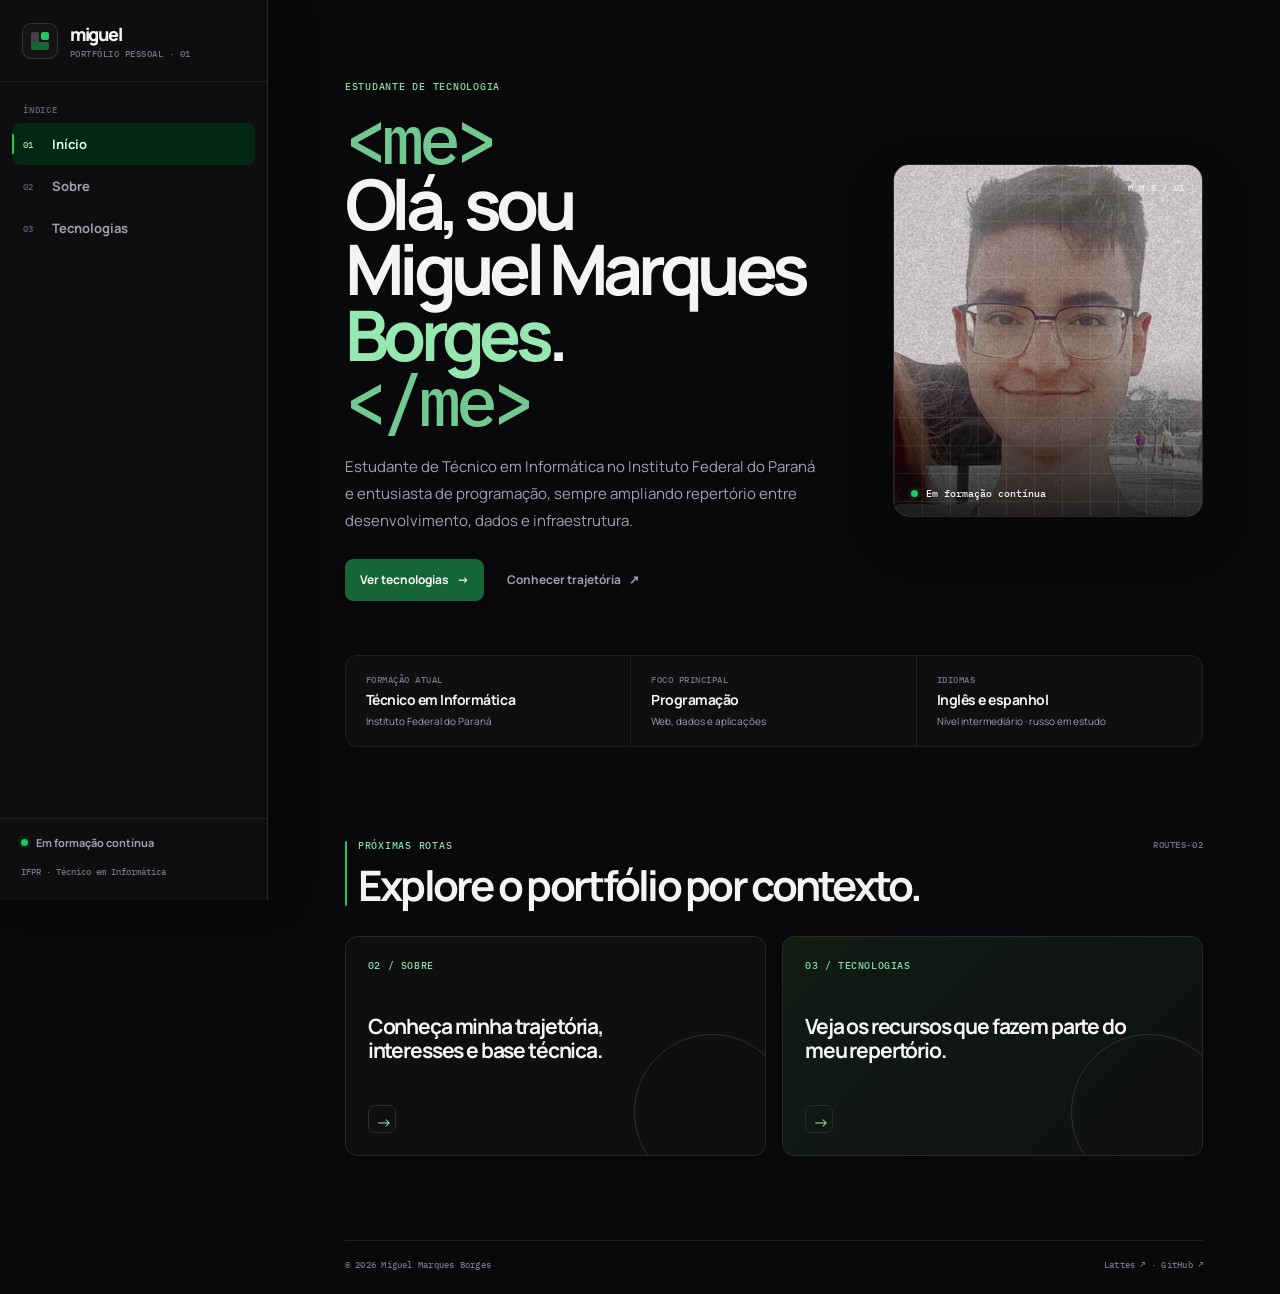
==== commit e08ced08: "Add multi-page portfolio and technology cards" ====
--- a/index.html
+++ b/index.html
@@ -5,88 +5,33 @@
   <meta name="viewport" content="width=device-width, initial-scale=1.0" />
   <meta name="description" content="Portfólio de Miguel Marques Borges, estudante de Técnico em Informática no IFPR." />
   <meta name="theme-color" content="#09090b" />
-  <title>Miguel Marques Borges — Portfólio</title>
+  <title>Miguel Marques Borges — Início</title>
   <link rel="preconnect" href="https://fonts.googleapis.com" />
   <link rel="preconnect" href="https://fonts.gstatic.com" crossorigin />
   <link href="https://fonts.googleapis.com/css2?family=IBM+Plex+Mono:wght@400;500&family=Manrope:wght@400;500;600;700;800&display=swap" rel="stylesheet" />
   <link rel="icon" href="favicon.ico" sizes="any" />
-  <link rel="apple-touch-icon" href="apple-touch-icon.png" />
   <link rel="stylesheet" href="style.css" />
 </head>
 <body>
   <aside class="side-rail" aria-label="Navegação principal">
-    <a class="brand" href="#inicio" aria-label="Ir para o início">
-      <span class="brand-mark" aria-hidden="true"><i></i><b></b><em></em></span>
-      <span><strong>miguel</strong><small>portfólio pessoal · 01</small></span>
-    </a>
-    <nav class="main-nav">
-      <p>Índice</p>
-      <a class="active" href="#inicio"><span>01</span>Início</a>
-      <a href="#sobre"><span>02</span>Sobre</a>
-      <a href="#habilidades"><span>03</span>Habilidades</a>
-      <a href="#contato"><span>04</span>Contato</a>
-    </nav>
-    <div class="rail-footer"><p><i class="status-dot"></i>Disponível para aprender</p><span>IFPR · Técnico em Informática</span></div>
+    <a class="brand" href="index.html" aria-label="Página inicial"><span class="brand-mark" aria-hidden="true"><i></i><b></b><em></em></span><span><strong>miguel</strong><small>portfólio pessoal · 01</small></span></a>
+    <nav class="main-nav"><p>Índice</p><a class="active" href="index.html"><span>01</span>Início</a><a href="sobre.html"><span>02</span>Sobre</a><a href="tecnologias.html"><span>03</span>Tecnologias</a></nav>
+    <div class="rail-footer"><p><i class="status-dot"></i>Em formação contínua</p><span>IFPR · Técnico em Informática</span></div>
   </aside>
-
   <main>
-    <header class="mobile-header">
-      <a class="brand" href="#inicio"><span class="brand-mark" aria-hidden="true"><i></i><b></b><em></em></span><strong>miguel</strong></a>
-      <a class="header-link" href="#contato">Contato <span>↗</span></a>
-    </header>
-
-    <section class="hero page-section" id="inicio">
-      <div class="hero-index">PORTFÓLIO / 2026</div>
+    <header class="mobile-header"><a class="brand" href="index.html"><span class="brand-mark" aria-hidden="true"><i></i><b></b><em></em></span><strong>miguel</strong></a><a class="header-link" href="tecnologias.html">Tecnologias <span>↗</span></a></header>
+    <section class="home-hero page-width">
       <div class="hero-copy">
         <p class="eyebrow">Estudante de tecnologia</p>
-        <h1>Construindo repertório<br />para resolver <em>problemas reais.</em></h1>
-        <p class="hero-description">Sou Miguel Marques Borges, estudante de Técnico em Informática no Instituto Federal do Paraná e entusiasta de programação.</p>
-        <div class="hero-actions"><a class="primary-button" href="#habilidades">Explorar habilidades <span>↓</span></a><a class="ghost-button" href="#sobre">Conhecer trajetória <span>↗</span></a></div>
+        <h1 class="hello-code"><span>&lt;me&gt;</span>Olá, sou<br />Miguel Marques <em>Borges</em>.<span>&lt;/me&gt;</span></h1>
+        <p class="hero-description">Estudante de Técnico em Informática no Instituto Federal do Paraná e entusiasta de programação, sempre ampliando repertório entre desenvolvimento, dados e infraestrutura.</p>
+        <div class="hero-actions"><a class="primary-button" href="tecnologias.html">Ver tecnologias <span>→</span></a><a class="ghost-button" href="sobre.html">Conhecer trajetória <span>↗</span></a></div>
       </div>
-      <div class="portrait-frame">
-        <div class="portrait-grid" aria-hidden="true"></div><span class="portrait-index">M.M.B / 01</span>
-        <img src="minhafoto.jpg" alt="Retrato de Miguel Marques Borges" />
-        <div class="portrait-caption"><span class="status-dot"></span><span>Em formação contínua</span></div>
-      </div>
+      <div class="portrait-frame"><div class="portrait-grid" aria-hidden="true"></div><span class="portrait-index">M.M.B / 01</span><img src="minhafoto.jpg" alt="Retrato de Miguel Marques Borges" /><div class="portrait-caption"><span class="status-dot"></span><span>Em formação contínua</span></div></div>
     </section>
-
-    <section class="signal-strip" aria-label="Resumo do perfil">
-      <article><span>Formação atual</span><strong>Técnico em Informática</strong><small>Instituto Federal do Paraná</small></article>
-      <article><span>Foco principal</span><strong>Programação</strong><small>Web, dados e aplicações</small></article>
-      <article><span>Idiomas</span><strong>Inglês e espanhol</strong><small>Nível intermediário · russo em estudo</small></article>
-    </section>
-
-    <section class="about page-section" id="sobre">
-      <div class="section-heading"><div><p class="eyebrow">02 / Sobre</p><h2>Curiosidade técnica como ponto de partida.</h2></div><span class="reference">PROFILE-01</span></div>
-      <div class="about-grid">
-        <div class="about-copy">
-          <p>Minha paixão por tecnologia e programação me levou a explorar linguagens, ferramentas e formas diferentes de resolver problemas. Estou no início da trajetória profissional, com disposição para aprender e ampliar continuamente minhas habilidades.</p>
-          <p>Também desenvolvo conhecimentos em instalação de sistemas Windows e Linux, configuração de servidores DHCP e fundamentos de conectividade em redes.</p>
-        </div>
-        <div class="principles">
-          <article><span>01</span><h3>Aprendizado contínuo</h3><p>Transformar curiosidade em prática, estudo e repertório técnico.</p></article>
-          <article><span>02</span><h3>Lógica aplicada</h3><p>Compreender problemas antes de escolher uma solução.</p></article>
-          <article><span>03</span><h3>Base versátil</h3><p>Transitar entre desenvolvimento, dados e infraestrutura.</p></article>
-        </div>
-      </div>
-    </section>
-
-    <section class="skills page-section" id="habilidades">
-      <div class="section-heading"><div><p class="eyebrow">03 / Habilidades</p><h2>Uma stack em evolução, com base sólida.</h2><p class="section-lede">Tecnologias exploradas ao longo da formação e de projetos de estudo.</p></div><a class="ghost-button desktop-only" href="https://github.com/MiguelMarquesBorges" target="_blank" rel="noreferrer">Ver GitHub <span>↗</span></a></div>
-      <div class="skills-layout">
-        <article class="skill-featured"><p class="card-label">Áreas de prática</p><h3>Desenvolvimento, dados e infraestrutura reunidos em uma mesma jornada.</h3><div class="skill-featured-list"><span><i></i>Desenvolvimento web e aplicações</span><span><i></i>Banco de dados e lógica de programação</span><span><i></i>Sistemas operacionais e redes</span></div></article>
-        <div class="tech-grid" aria-label="Tecnologias"><span>HTML5</span><span>CSS3</span><span>Java</span><span>Python</span><span>PHP</span><span>Dart</span><span>Flutter</span><span>Laravel</span><span>Node.js</span><span>MySQL</span><span>Bootstrap</span><span>Git</span><span>GitHub</span></div>
-      </div>
-    </section>
-
-    <section class="contact page-section" id="contato">
-      <div class="contact-panel">
-        <div class="contact-copy"><p class="eyebrow">04 / Contato</p><h2>Aberto a conversas, projetos e novas possibilidades.</h2><p>Para conhecer a trajetória acadêmica ou acompanhar os estudos, utilize os canais verificados abaixo.</p></div>
-        <div class="contact-links"><a href="http://lattes.cnpq.br/1341365413381919" target="_blank" rel="noreferrer"><span>Currículo acadêmico</span><strong>Lattes</strong><i>↗</i></a><a href="https://github.com/MiguelMarquesBorges" target="_blank" rel="noreferrer"><span>Perfil e projetos</span><strong>GitHub</strong><i>↗</i></a></div>
-      </div>
-    </section>
-    <footer><span>© <span id="current-year"></span> Miguel Marques Borges</span><span>Feito com foco, consistência e curiosidade.</span></footer>
+    <section class="signal-strip page-width" aria-label="Resumo do perfil"><article><span>Formação atual</span><strong>Técnico em Informática</strong><small>Instituto Federal do Paraná</small></article><article><span>Foco principal</span><strong>Programação</strong><small>Web, dados e aplicações</small></article><article><span>Idiomas</span><strong>Inglês e espanhol</strong><small>Nível intermediário · russo em estudo</small></article></section>
+    <section class="routes page-width"><div class="section-heading"><div><p class="eyebrow">Próximas rotas</p><h2>Explore o portfólio por contexto.</h2></div><span class="reference">ROUTES-02</span></div><div class="route-grid"><a class="route-card" href="sobre.html"><span>02 / Sobre</span><strong>Conheça minha trajetória, interesses e base técnica.</strong><i>→</i></a><a class="route-card route-card-green" href="tecnologias.html"><span>03 / Tecnologias</span><strong>Veja os recursos que fazem parte do meu repertório.</strong><i>→</i></a></div></section>
+    <footer class="page-width"><span>© 2026 Miguel Marques Borges</span><span><a href="http://lattes.cnpq.br/1341365413381919" target="_blank" rel="noreferrer">Lattes ↗</a> · <a href="https://github.com/MiguelMarquesBorges" target="_blank" rel="noreferrer">GitHub ↗</a></span></footer>
   </main>
-  <script>document.getElementById('current-year').textContent = new Date().getFullYear();</script>
 </body>
 </html>
--- a/style.css
+++ b/style.css
@@ -1,10 +1,13 @@
-/* Design note — Índice Operacional: campo escuro, trilho persistente e verde usado somente como sinal de ação, estado e progresso. */
-:root{--bg:#09090b;--surface:#0f0f12;--raised:#141417;--hover:#18181b;--border:#27272a;--subtle:#1f1f22;--text:#f4f4f5;--secondary:#a1a1aa;--muted:#71717a;--primary:#166534;--primary-hover:#15803d;--soft:#052e16;--success:#22c55e;--r-sm:8px;--r-md:12px;--r-lg:16px;--ease:cubic-bezier(.23,1,.32,1)}
-*{box-sizing:border-box}html{scroll-behavior:smooth;background:var(--bg)}body{min-width:320px;margin:0;background:var(--bg);color:var(--text);font-family:Manrope,Arial,sans-serif;-webkit-font-smoothing:antialiased}a{color:inherit}a:focus-visible{outline:2px solid var(--success);outline-offset:4px}
-.side-rail{position:fixed;inset:0 auto 0 0;z-index:10;display:flex;width:268px;flex-direction:column;border-right:1px solid var(--border);background:rgba(15,15,18,.97);box-shadow:14px 0 38px rgba(0,0,0,.14)}.brand{display:flex;align-items:center;gap:12px;color:var(--text);text-decoration:none}.side-rail .brand{height:82px;border-bottom:1px solid var(--subtle);padding:0 22px}.brand-mark{position:relative;display:block;width:36px;height:36px;overflow:hidden;border:1px solid #313139;border-radius:9px;background:var(--raised)}.brand-mark i,.brand-mark b,.brand-mark em{position:absolute;display:block;border-radius:2px}.brand-mark i{top:8px;left:8px;width:8px;height:18px;background:#3c3c44}.brand-mark b{top:8px;right:8px;width:8px;height:8px;background:var(--success)}.brand-mark em{right:8px;bottom:8px;width:18px;height:8px;background:var(--primary)}.brand strong{display:block;font-size:18px;font-weight:800;letter-spacing:-.07em}.brand small{display:block;margin-top:2px;color:var(--muted);font:500 9px "IBM Plex Mono",monospace;letter-spacing:.055em;text-transform:uppercase}.main-nav{padding:22px 12px}.main-nav>p{margin:0 0 8px 11px;color:#65656d;font:500 9px "IBM Plex Mono",monospace;letter-spacing:.09em;text-transform:uppercase}.main-nav a{position:relative;display:flex;height:42px;align-items:center;gap:11px;border-radius:var(--r-sm);padding:0 11px;color:var(--secondary);font-size:13px;font-weight:700;text-decoration:none;transition:background .16s var(--ease),color .16s var(--ease),transform .16s var(--ease)}.main-nav a span{width:18px;color:#5e5e66;font:500 9px "IBM Plex Mono",monospace}.main-nav a:hover{background:var(--hover);color:var(--text)}.main-nav a:active{transform:scale(.98)}.main-nav a.active{background:rgba(5,46,22,.76);color:#ddffe7}.main-nav a.active:before{position:absolute;top:11px;bottom:11px;left:0;width:2px;border-radius:2px;background:var(--success);content:""}.main-nav a.active span{color:#8ee9aa}.rail-footer{margin-top:auto;border-top:1px solid var(--subtle);padding:16px 21px 20px}.rail-footer p{display:flex;align-items:center;gap:8px;margin:0 0 8px;color:var(--secondary);font-size:11px;font-weight:700}.rail-footer>span{color:var(--muted);font:500 9px/1.45 "IBM Plex Mono",monospace}.status-dot{display:inline-block;width:7px;height:7px;flex:0 0 auto;border-radius:50%;background:var(--success);box-shadow:0 0 0 3px rgba(34,197,94,.1)}
-main{min-height:100vh;margin-left:268px;padding:0 clamp(22px,6vw,88px)}.mobile-header{display:none}.page-section{max-width:1120px;margin:0 auto}.hero{position:relative;display:grid;min-height:570px;grid-template-columns:minmax(0,1fr) minmax(320px,.72fr);align-items:center;gap:clamp(34px,6vw,86px);padding:80px 0 54px}.hero-index{position:absolute;top:27px;right:0;color:var(--muted);font:500 9px "IBM Plex Mono",monospace;letter-spacing:.08em}.eyebrow{margin:0 0 12px;color:#81c799;font:500 10px "IBM Plex Mono",monospace;letter-spacing:.075em;text-transform:uppercase}h1,h2,h3,p{margin-top:0}h1{max-width:690px;margin-bottom:18px;font-size:clamp(40px,5.25vw,70px);font-weight:700;letter-spacing:-.075em;line-height:.97}h1 em{color:#96e2ae;font-style:normal}.hero-description{max-width:510px;margin-bottom:24px;color:var(--secondary);font-size:15px;line-height:1.8}.hero-actions{display:flex;flex-wrap:wrap;gap:8px}.primary-button,.ghost-button{display:inline-flex;min-height:42px;align-items:center;justify-content:center;gap:8px;border-radius:var(--r-sm);padding:0 14px;font-size:12px;font-weight:700;text-decoration:none;transition:background .16s var(--ease),color .16s var(--ease),transform .16s var(--ease),box-shadow .16s var(--ease)}.primary-button{border:1px solid var(--primary);background:var(--primary);box-shadow:0 2px 6px rgba(0,0,0,.26);color:#fff}.primary-button:hover{background:var(--primary-hover);box-shadow:0 7px 18px rgba(0,0,0,.22)}.primary-button:active,.ghost-button:active{transform:scale(.98)}.ghost-button{border:1px solid transparent;color:var(--secondary)}.ghost-button:hover{background:var(--hover);color:var(--text)}.portrait-frame{position:relative;aspect-ratio:.88;overflow:hidden;border:1px solid var(--border);border-radius:var(--r-lg);background:#111114;box-shadow:0 20px 52px rgba(0,0,0,.19)}.portrait-frame:after{position:absolute;inset:0;background:linear-gradient(0deg,rgba(9,9,11,.8),transparent 45%);content:"";pointer-events:none}.portrait-frame img{position:absolute;inset:0;width:100%;height:100%;object-fit:cover;filter:saturate(.72) contrast(1.03);transition:transform .45s var(--ease),filter .45s var(--ease)}.portrait-frame:hover img{filter:saturate(.9) contrast(1.04);transform:scale(1.035)}.portrait-grid{position:absolute;z-index:1;inset:0;background-image:linear-gradient(rgba(244,244,245,.075) 1px,transparent 1px),linear-gradient(90deg,rgba(244,244,245,.075) 1px,transparent 1px);background-size:28px 28px;pointer-events:none}.portrait-index{position:absolute;z-index:2;top:17px;right:17px;color:rgba(244,244,245,.84);font:500 9px "IBM Plex Mono",monospace;letter-spacing:.08em}.portrait-caption{position:absolute;z-index:2;bottom:16px;left:17px;display:flex;align-items:center;gap:8px;color:#f4f4f5;font:500 10px "IBM Plex Mono",monospace}
-.signal-strip{display:grid;max-width:1120px;margin:0 auto 92px;grid-template-columns:repeat(3,1fr);border:1px solid var(--subtle);border-radius:var(--r-md);background:var(--surface)}.signal-strip article{display:grid;gap:5px;padding:18px 20px;border-right:1px solid var(--subtle)}.signal-strip article:last-child{border-right:0}.signal-strip span{color:var(--muted);font:500 9px "IBM Plex Mono",monospace;letter-spacing:.055em;text-transform:uppercase}.signal-strip strong{font-size:14px;letter-spacing:-.035em}.signal-strip small{color:var(--secondary);font-size:10px}.about,.skills{padding-bottom:92px}.section-heading{position:relative;display:flex;align-items:flex-start;justify-content:space-between;gap:24px;margin-bottom:28px;padding-left:13px}.section-heading:before{position:absolute;top:2px;bottom:2px;left:0;width:2px;border-radius:2px;background:var(--success);content:""}.section-heading h2{max-width:670px;margin-bottom:0;font-size:clamp(27px,3.35vw,42px);font-weight:700;letter-spacing:-.065em;line-height:1.04}.reference{color:var(--muted);font:500 9px "IBM Plex Mono",monospace;letter-spacing:.06em}.section-lede{max-width:555px;margin:11px 0 0;color:var(--secondary);font-size:13px;line-height:1.75}.about-grid{display:grid;gap:18px;grid-template-columns:minmax(0,1.1fr) minmax(330px,.9fr)}.about-copy{padding:4px 22px 0 13px}.about-copy p{color:var(--secondary);font-size:14px;line-height:1.83}.about-copy p:last-child{margin-bottom:0}.principles{display:grid;overflow:hidden;border:1px solid var(--subtle);border-radius:var(--r-md);background:var(--surface)}.principles article{display:grid;grid-template-columns:30px 1fr;column-gap:10px;padding:17px 19px;border-bottom:1px solid var(--subtle)}.principles article:last-child{border-bottom:0}.principles article>span{grid-row:span 2;color:#70d58f;font:500 10px "IBM Plex Mono",monospace}.principles h3{margin:0 0 4px;font-size:12px}.principles p{margin:0;color:var(--muted);font-size:11px;line-height:1.55}
-.skills-layout{display:grid;gap:16px;grid-template-columns:minmax(260px,.68fr) 1.32fr}.skill-featured{position:relative;overflow:hidden;min-height:272px;border:1px solid var(--border);border-radius:var(--r-md);background:linear-gradient(135deg,#101714,#0f0f12 60%);padding:23px}.skill-featured:after{position:absolute;right:-40px;bottom:-52px;width:170px;height:170px;border:1px solid rgba(34,197,94,.24);border-radius:50%;content:""}.card-label{position:relative;z-index:1;margin-bottom:20px;color:#86dba2;font:500 9px "IBM Plex Mono",monospace;letter-spacing:.065em;text-transform:uppercase}.skill-featured h3{position:relative;z-index:1;max-width:320px;margin-bottom:24px;font-size:20px;letter-spacing:-.045em;line-height:1.22}.skill-featured-list{position:relative;z-index:1;display:grid;gap:10px}.skill-featured-list span{display:flex;align-items:center;gap:8px;color:var(--secondary);font-size:11px}.skill-featured-list i{width:5px;height:5px;border-radius:50%;background:var(--success)}.tech-grid{display:grid;overflow:hidden;grid-template-columns:repeat(3,1fr);gap:1px;border:1px solid var(--subtle);border-radius:var(--r-md);background:var(--subtle)}.tech-grid span{display:flex;min-height:90px;align-items:flex-end;background:var(--surface);padding:15px;color:var(--secondary);font:500 12px "IBM Plex Mono",monospace;transition:background .16s var(--ease),color .16s var(--ease)}.tech-grid span:hover{background:var(--hover);color:var(--text)}.contact{padding-bottom:64px}.contact-panel{display:flex;align-items:stretch;justify-content:space-between;gap:52px;border:1px solid var(--border);border-radius:var(--r-lg);background:var(--surface);padding:clamp(24px,4.5vw,50px)}.contact-copy{max-width:500px}.contact-copy h2{margin-bottom:12px;font-size:clamp(26px,3vw,37px);letter-spacing:-.06em;line-height:1.04}.contact-copy>p:last-child{margin-bottom:0;color:var(--secondary);font-size:13px;line-height:1.75}.contact-links{display:grid;width:min(100%,305px);align-content:center}.contact-links a{display:grid;grid-template-columns:1fr auto;gap:3px 12px;border-top:1px solid var(--subtle);padding:14px 0;text-decoration:none;transition:color .16s var(--ease)}.contact-links a:last-child{border-bottom:1px solid var(--subtle)}.contact-links a:hover{color:#8ee9aa}.contact-links span{color:var(--muted);font-size:10px}.contact-links strong{font-size:13px}.contact-links i{grid-column:2;grid-row:1 / span 2;align-self:center;font-style:normal}footer{display:flex;max-width:1120px;margin:0 auto;justify-content:space-between;gap:16px;border-top:1px solid var(--subtle);padding:18px 0 24px;color:var(--muted);font:500 9px "IBM Plex Mono",monospace;letter-spacing:.025em}
-@media(max-width:900px){.side-rail{display:none}main{margin-left:0;padding:0 24px}.mobile-header{display:flex;height:66px;align-items:center;justify-content:space-between;border-bottom:1px solid var(--subtle)}.mobile-header .brand-mark{width:29px;height:29px}.mobile-header .brand strong{font-size:16px}.header-link{color:var(--secondary);font-size:11px;font-weight:700;text-decoration:none}.header-link span{color:var(--success)}.hero{min-height:auto;padding:58px 0 46px}.signal-strip{margin-bottom:70px}.about-grid{grid-template-columns:1fr}.about-copy{max-width:690px;padding-left:13px}.contact-panel{gap:28px}}
-@media(max-width:640px){main{padding:0 16px}.hero{display:flex;min-height:auto;flex-direction:column;align-items:stretch;gap:28px;padding-top:54px}.hero-index{top:20px;right:0}.hero-copy{padding-top:12px}.portrait-frame{width:min(100%,400px);margin:0 auto}.signal-strip{grid-template-columns:1fr;margin-bottom:58px}.signal-strip article{border-right:0;border-bottom:1px solid var(--subtle)}.signal-strip article:last-child{border-bottom:0}.about,.skills{padding-bottom:62px}.section-heading{align-items:flex-end;margin-bottom:23px}.section-heading h2{font-size:29px}.reference,.desktop-only{display:none}.about-copy{padding-right:0}.skills-layout{grid-template-columns:1fr}.skill-featured{min-height:235px}.tech-grid span{min-height:72px;padding:11px;font-size:10px}.contact{padding-bottom:45px}.contact-panel{display:grid;padding:25px 20px}.contact-links{width:100%}footer{flex-direction:column;padding-bottom:20px}.hero-actions{flex-direction:column;align-items:stretch}.primary-button,.ghost-button{width:100%}}
+/* Índice Operacional — portfólio editorial com fundo grafite, trilho persistente e verde reservado a estados e ações. */
+:root{--bg:#09090b;--surface:#0f0f12;--raised:#141417;--hover:#1a1a1d;--border:#29292d;--subtle:#202024;--text:#f4f4f5;--secondary:#a1a1aa;--muted:#74747d;--primary:#166534;--primary-hover:#15803d;--success:#22c55e;--r-sm:8px;--r-md:12px;--r-lg:16px;--ease:cubic-bezier(.23,1,.32,1)}
+*{box-sizing:border-box}html{background:var(--bg);scroll-behavior:smooth}body{min-width:320px;margin:0;background:var(--bg);color:var(--text);font-family:Manrope,Arial,sans-serif;-webkit-font-smoothing:antialiased}a{color:inherit}a:focus-visible{outline:2px solid var(--success);outline-offset:4px}h1,h2,h3,p{margin-top:0}.page-width{max-width:1120px;margin-left:auto;margin-right:auto}
+.side-rail{position:fixed;inset:0 auto 0 0;z-index:10;display:flex;width:268px;flex-direction:column;border-right:1px solid var(--border);background:rgba(15,15,18,.97);box-shadow:14px 0 38px rgba(0,0,0,.14)}.brand{display:flex;align-items:center;gap:12px;color:var(--text);text-decoration:none}.side-rail .brand{height:82px;border-bottom:1px solid var(--subtle);padding:0 22px}.brand-mark{position:relative;display:block;width:36px;height:36px;overflow:hidden;border:1px solid #323238;border-radius:9px;background:var(--raised)}.brand-mark i,.brand-mark b,.brand-mark em{position:absolute;display:block;border-radius:2px}.brand-mark i{top:8px;left:8px;width:8px;height:18px;background:#414149}.brand-mark b{top:8px;right:8px;width:8px;height:8px;background:var(--success)}.brand-mark em{right:8px;bottom:8px;width:18px;height:8px;background:var(--primary)}.brand strong{display:block;font-size:18px;font-weight:800;letter-spacing:-.07em}.brand small{display:block;margin-top:2px;color:var(--muted);font:500 9px "IBM Plex Mono",monospace;letter-spacing:.055em;text-transform:uppercase}.main-nav{padding:22px 12px}.main-nav>p{margin:0 0 8px 11px;color:#65656d;font:500 9px "IBM Plex Mono",monospace;letter-spacing:.09em;text-transform:uppercase}.main-nav a{position:relative;display:flex;height:42px;align-items:center;gap:11px;border-radius:var(--r-sm);padding:0 11px;color:var(--secondary);font-size:13px;font-weight:700;text-decoration:none;transition:background .16s var(--ease),color .16s var(--ease),transform .16s var(--ease)}.main-nav a span{width:18px;color:#5e5e66;font:500 9px "IBM Plex Mono",monospace}.main-nav a:hover{background:var(--hover);color:var(--text)}.main-nav a:active,.technology-card:active,.route-card:active{transform:scale(.985)}.main-nav a.active{background:rgba(5,46,22,.76);color:#ddffe7}.main-nav a.active:before{position:absolute;top:11px;bottom:11px;left:0;width:2px;border-radius:2px;background:var(--success);content:""}.main-nav a.active span{color:#8ee9aa}.rail-footer{margin-top:auto;border-top:1px solid var(--subtle);padding:16px 21px 20px}.rail-footer p{display:flex;align-items:center;gap:8px;margin:0 0 8px;color:var(--secondary);font-size:11px;font-weight:700}.rail-footer>span{color:var(--muted);font:500 9px/1.45 "IBM Plex Mono",monospace}.status-dot{display:inline-block;width:7px;height:7px;flex:0 0 auto;border-radius:50%;background:var(--success);box-shadow:0 0 0 3px rgba(34,197,94,.1)}
+main{min-height:100vh;margin-left:268px;padding:0 clamp(22px,6vw,88px)}.mobile-header{display:none}.eyebrow{margin:0 0 12px;color:#86dba2;font:500 10px "IBM Plex Mono",monospace;letter-spacing:.075em;text-transform:uppercase}.reference{color:var(--muted);font:500 9px "IBM Plex Mono",monospace;letter-spacing:.065em}.primary-button,.ghost-button{display:inline-flex;min-height:42px;align-items:center;justify-content:center;gap:8px;border-radius:var(--r-sm);padding:0 14px;font-size:12px;font-weight:700;text-decoration:none;transition:background .16s var(--ease),color .16s var(--ease),transform .16s var(--ease),box-shadow .16s var(--ease)}.primary-button{border:1px solid var(--primary);background:var(--primary);box-shadow:0 2px 6px rgba(0,0,0,.26);color:#fff}.primary-button:hover{background:var(--primary-hover);box-shadow:0 7px 18px rgba(0,0,0,.22)}.primary-button:active,.ghost-button:active{transform:scale(.98)}.ghost-button{border:1px solid transparent;color:var(--secondary)}.ghost-button:hover{background:var(--hover);color:var(--text)}
+.home-hero{display:grid;min-height:590px;grid-template-columns:minmax(0,1.13fr) minmax(310px,.68fr);align-items:center;gap:clamp(34px,6vw,86px);padding:80px 0 54px}.hello-code{max-width:720px;margin-bottom:20px;font-size:clamp(41px,5.45vw,72px);font-weight:700;letter-spacing:-.08em;line-height:.94}.hello-code>span{display:block;margin:0 0 9px;color:#71c991;font:500 clamp(10px,1vw,13px) "IBM Plex Mono",monospace;letter-spacing:-.02em}.hello-code>span:last-child{margin:8px 0 0;color:var(--muted)}.hello-code em{color:#97e7b1;font-style:normal}.hero-description{max-width:530px;margin-bottom:25px;color:var(--secondary);font-size:15px;line-height:1.8}.hero-actions{display:flex;flex-wrap:wrap;gap:8px}.portrait-frame{position:relative;aspect-ratio:.88;overflow:hidden;border:1px solid var(--border);border-radius:var(--r-lg);background:#111114;box-shadow:0 20px 52px rgba(0,0,0,.19)}.portrait-frame:after{position:absolute;inset:0;background:linear-gradient(0deg,rgba(9,9,11,.8),transparent 45%);content:"";pointer-events:none}.portrait-frame img{position:absolute;inset:0;width:100%;height:100%;object-fit:cover;filter:saturate(.72) contrast(1.03);transition:transform .45s var(--ease),filter .45s var(--ease)}.portrait-frame:hover img{filter:saturate(.9) contrast(1.04);transform:scale(1.035)}.portrait-grid{position:absolute;z-index:1;inset:0;background-image:linear-gradient(rgba(244,244,245,.075) 1px,transparent 1px),linear-gradient(90deg,rgba(244,244,245,.075) 1px,transparent 1px);background-size:28px 28px;pointer-events:none}.portrait-index{position:absolute;z-index:2;top:17px;right:17px;color:rgba(244,244,245,.84);font:500 9px "IBM Plex Mono",monospace;letter-spacing:.08em}.portrait-caption{position:absolute;z-index:2;bottom:16px;left:17px;display:flex;align-items:center;gap:8px;color:#f4f4f5;font:500 10px "IBM Plex Mono",monospace}.signal-strip{display:grid;margin-bottom:92px;grid-template-columns:repeat(3,1fr);border:1px solid var(--subtle);border-radius:var(--r-md);background:var(--surface)}.signal-strip article{display:grid;gap:5px;padding:18px 20px;border-right:1px solid var(--subtle)}.signal-strip article:last-child{border-right:0}.signal-strip span{color:var(--muted);font:500 9px "IBM Plex Mono",monospace;letter-spacing:.055em;text-transform:uppercase}.signal-strip strong{font-size:14px;letter-spacing:-.035em}.signal-strip small{color:var(--secondary);font-size:10px}
+.routes,.content-section,.technology-section{padding-bottom:84px}.section-heading{position:relative;display:flex;align-items:flex-start;justify-content:space-between;gap:24px;margin-bottom:28px;padding-left:13px}.section-heading:before{position:absolute;top:2px;bottom:2px;left:0;width:2px;border-radius:2px;background:var(--success);content:""}.section-heading h2{max-width:670px;margin-bottom:0;font-size:clamp(27px,3.35vw,42px);font-weight:700;letter-spacing:-.065em;line-height:1.04}.route-grid{display:grid;grid-template-columns:1fr 1fr;gap:16px}.route-card{position:relative;display:grid;min-height:220px;align-content:space-between;overflow:hidden;border:1px solid var(--border);border-radius:var(--r-md);background:var(--surface);padding:22px;color:var(--text);text-decoration:none;transition:border-color .18s var(--ease),background .18s var(--ease),transform .18s var(--ease)}.route-card:after{position:absolute;right:-25px;bottom:-35px;width:154px;height:154px;border:1px solid #2f2f35;border-radius:50%;content:""}.route-card:hover{border-color:#4a4a52;background:var(--hover)}.route-card-green{background:linear-gradient(135deg,#101c14,#0f0f12)}.route-card span{color:#86dba2;font:500 10px "IBM Plex Mono",monospace;letter-spacing:.06em;text-transform:uppercase}.route-card strong{max-width:330px;font-size:21px;letter-spacing:-.055em;line-height:1.17}.route-card i{position:relative;z-index:1;width:28px;height:28px;border:1px solid var(--border);border-radius:7px;padding:5px 7px;color:#9ce6b4;font-style:normal}
+.page-banner{max-width:850px;padding:76px 0 56px}.back-link{display:inline-block;margin-bottom:35px;color:var(--secondary);font:500 10px "IBM Plex Mono",monospace;text-decoration:none}.back-link:hover{color:#9ce6b4}.page-banner h1{margin-bottom:17px;font-size:clamp(39px,5vw,65px);letter-spacing:-.075em;line-height:.98}.page-banner>p:last-child{max-width:570px;margin:0;color:var(--secondary);font-size:15px;line-height:1.8}.about-grid{display:grid;gap:18px;grid-template-columns:minmax(0,1.1fr) minmax(330px,.9fr)}.about-copy{padding:4px 22px 0 13px}.about-copy p{color:var(--secondary);font-size:14px;line-height:1.83}.about-copy p:last-child{margin-bottom:0}.principles{display:grid;overflow:hidden;border:1px solid var(--subtle);border-radius:var(--r-md);background:var(--surface)}.principles article{display:grid;grid-template-columns:30px 1fr;column-gap:10px;padding:17px 19px;border-bottom:1px solid var(--subtle)}.principles article:last-child{border-bottom:0}.principles article>span{grid-row:span 2;color:#70d58f;font:500 10px "IBM Plex Mono",monospace}.principles h3{margin:0 0 4px;font-size:12px}.principles p{margin:0;color:var(--muted);font-size:11px;line-height:1.55}.progress-section{padding-bottom:84px}.progress-grid{display:grid;grid-template-columns:repeat(3,1fr);gap:1px;overflow:hidden;border:1px solid var(--subtle);border-radius:var(--r-md);background:var(--subtle)}.progress-grid article{min-height:200px;background:var(--surface);padding:20px}.progress-grid span,.detail-grid article>span{display:block;margin-bottom:22px;color:#82d99f;font:500 9px "IBM Plex Mono",monospace;letter-spacing:.06em;text-transform:uppercase}.progress-grid strong{display:block;margin-bottom:10px;font-size:17px;letter-spacing:-.05em;line-height:1.15}.progress-grid p{margin:0;color:var(--secondary);font-size:12px;line-height:1.7}.contact-panel{display:flex;align-items:stretch;justify-content:space-between;gap:52px;margin-bottom:64px;border:1px solid var(--border);border-radius:var(--r-lg);background:var(--surface);padding:clamp(24px,4.5vw,50px)}.contact-panel>div:first-child{max-width:500px}.contact-panel h2{margin-bottom:12px;font-size:clamp(26px,3vw,37px);letter-spacing:-.06em;line-height:1.04}.contact-panel p:last-child{margin-bottom:0;color:var(--secondary);font-size:13px;line-height:1.75}.contact-links{display:grid;width:min(100%,305px);align-content:center}.contact-links a{display:grid;grid-template-columns:1fr auto;gap:3px 12px;border-top:1px solid var(--subtle);padding:14px 0;text-decoration:none;transition:color .16s var(--ease)}.contact-links a:last-child{border-bottom:1px solid var(--subtle)}.contact-links a:hover{color:#8ee9aa}.contact-links span{color:var(--muted);font-size:10px}.contact-links strong{font-size:13px}.contact-links i{grid-column:2;grid-row:1 / span 2;align-self:center;font-style:normal}
+.technology-grid{display:grid;grid-template-columns:repeat(3,1fr);gap:12px}.technology-card{position:relative;display:flex;min-height:205px;flex-direction:column;align-items:flex-start;justify-content:flex-end;overflow:hidden;border:1px solid var(--border);border-radius:var(--r-md);background:#101013;padding:18px;color:var(--text);text-decoration:none;isolation:isolate;transition:border-color .18s var(--ease),transform .18s var(--ease),background .18s var(--ease)}.technology-card:before{position:absolute;z-index:-2;top:14px;right:9px;width:130px;height:130px;background-image:var(--logo);background-position:center;background-repeat:no-repeat;background-size:contain;content:"";filter:saturate(.95);opacity:.8;transform:rotate(-6deg);transition:transform .3s var(--ease),opacity .3s var(--ease)}.technology-card:after{position:absolute;z-index:-1;inset:0;background:linear-gradient(145deg,rgba(15,15,18,.08),rgba(9,9,11,.95) 79%);content:""}.technology-card-invert:before{filter:invert(1) grayscale(1);opacity:.35}.technology-card:hover{border-color:#5d5d66;background:#151519;transform:translateY(-3px)}.technology-card:hover:before{opacity:1;transform:rotate(0) scale(1.08)}.technology-card span{margin-bottom:auto;color:#9d9da4;font:500 9px "IBM Plex Mono",monospace;letter-spacing:.055em;text-transform:uppercase}.technology-card strong{margin-bottom:6px;font-size:22px;letter-spacing:-.06em}.technology-card i{color:#8ee9aa;font:500 10px "IBM Plex Mono",monospace;font-style:normal}.detail-page{padding:76px 0 84px}.detail-hero{display:grid;grid-template-columns:190px minmax(0,1fr);align-items:center;gap:30px;margin-bottom:42px}.detail-logo{position:relative;display:grid;width:190px;height:190px;place-items:center;overflow:hidden;border:1px solid var(--border);border-radius:var(--r-lg);background:var(--surface)}.detail-logo:after{width:128px;height:128px;background-image:var(--logo);background-position:center;background-repeat:no-repeat;background-size:contain;content:""}.detail-hero h1{margin-bottom:13px;font-size:clamp(44px,5vw,68px);letter-spacing:-.08em;line-height:.95}.detail-hero p:last-child{max-width:590px;margin:0;color:var(--secondary);font-size:15px;line-height:1.8}.detail-grid{display:grid;grid-template-columns:1fr 1fr;gap:16px;margin-bottom:28px}.detail-grid article{min-height:210px;border:1px solid var(--subtle);border-radius:var(--r-md);background:var(--surface);padding:22px}.detail-grid article p{margin:0;color:var(--secondary);font-size:14px;line-height:1.8}.official-link{width:max-content}footer{display:flex;justify-content:space-between;gap:16px;border-top:1px solid var(--subtle);padding:18px 0 24px;color:var(--muted);font:500 9px "IBM Plex Mono",monospace;letter-spacing:.025em}footer a{text-decoration:none}footer a:hover{color:#8ee9aa}
+@media(max-width:900px){.side-rail{display:none}main{margin-left:0;padding:0 24px}.mobile-header{display:flex;height:66px;align-items:center;justify-content:space-between;border-bottom:1px solid var(--subtle)}.mobile-header .brand-mark{width:29px;height:29px}.mobile-header .brand strong{font-size:16px}.header-link{color:var(--secondary);font-size:11px;font-weight:700;text-decoration:none}.header-link span{color:var(--success)}.home-hero{min-height:auto;padding:58px 0 46px}.signal-strip{margin-bottom:70px}.about-grid{grid-template-columns:1fr}.about-copy{max-width:690px;padding-left:13px}.contact-panel{gap:28px}.technology-grid{grid-template-columns:repeat(2,1fr)}}
+@media(max-width:640px){main{padding:0 16px}.home-hero{display:flex;min-height:auto;flex-direction:column;align-items:stretch;gap:28px;padding-top:54px}.portrait-frame{width:min(100%,400px);margin:0 auto}.hello-code{font-size:47px}.signal-strip{grid-template-columns:1fr;margin-bottom:58px}.signal-strip article{border-right:0;border-bottom:1px solid var(--subtle)}.signal-strip article:last-child{border-bottom:0}.routes,.content-section,.technology-section,.progress-section{padding-bottom:60px}.section-heading{align-items:flex-end;margin-bottom:23px}.section-heading h2{font-size:29px}.reference{display:none}.route-grid,.progress-grid,.detail-grid{grid-template-columns:1fr}.route-card{min-height:174px}.page-banner,.detail-page{padding-top:48px}.page-banner h1{font-size:43px}.about-copy{padding-right:0}.progress-grid article{min-height:160px}.contact-panel{display:grid;padding:25px 20px}.contact-links{width:100%}.technology-grid{grid-template-columns:1fr 1fr;gap:10px}.technology-card{min-height:166px;padding:14px}.technology-card:before{top:16px;right:5px;width:94px;height:94px}.technology-card strong{font-size:18px}.technology-card i{font-size:8px}.detail-hero{grid-template-columns:1fr;gap:22px}.detail-logo{width:130px;height:130px}.detail-logo:after{width:86px;height:86px}.detail-hero h1{font-size:49px}.official-link{width:100%}footer{flex-direction:column;padding-bottom:20px}.hero-actions{flex-direction:column;align-items:stretch}.primary-button,.ghost-button{width:100%}}
 @media(prefers-reduced-motion:reduce){*,*:before,*:after{scroll-behavior:auto!important;transition-duration:.01ms!important}}
+.hello-code>span,.hello-code>span:last-child{margin:0;color:#71c991;font:500 1em/.94 "IBM Plex Mono",monospace;letter-spacing:-.07em}
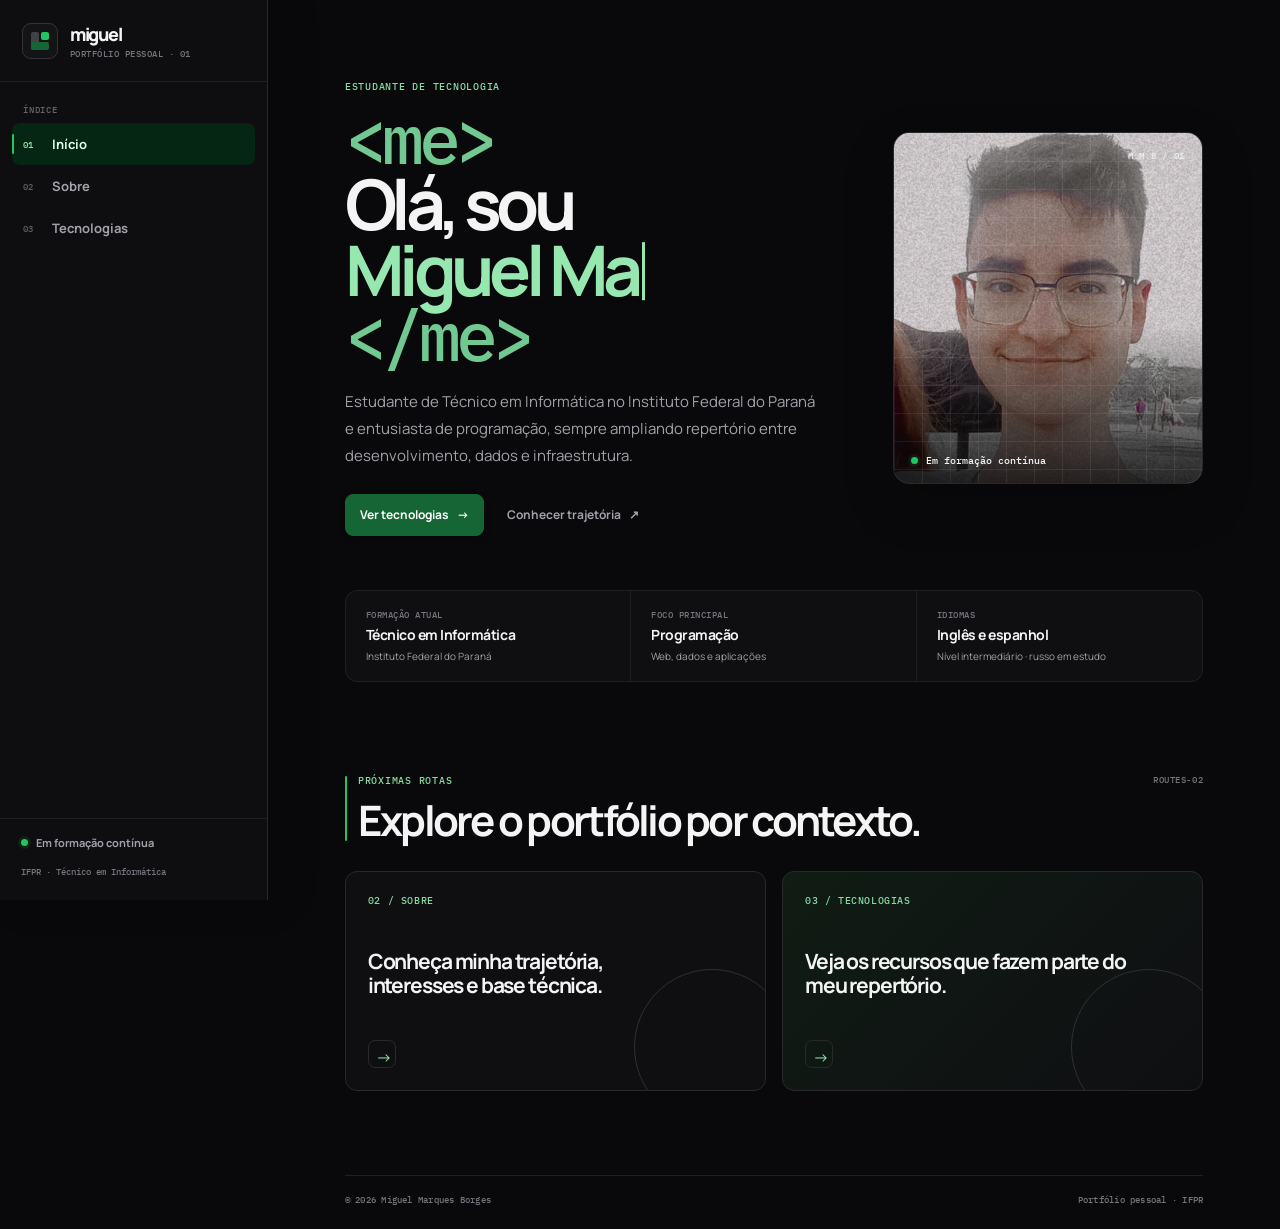
==== commit 8da03609: "Add mobile menu and animated hero name" ====
--- a/index.html
+++ b/index.html
@@ -11,6 +11,8 @@
   <link href="https://fonts.googleapis.com/css2?family=IBM+Plex+Mono:wght@400;500&family=Manrope:wght@400;500;600;700;800&display=swap" rel="stylesheet" />
   <link rel="icon" href="favicon.ico" sizes="any" />
   <link rel="stylesheet" href="style.css" />
+  <script src="menu.js" defer></script>
+  <script src="typing.js" defer></script>
 </head>
 <body>
   <aside class="side-rail" aria-label="Navegação principal">
@@ -19,11 +21,12 @@
     <div class="rail-footer"><p><i class="status-dot"></i>Em formação contínua</p><span>IFPR · Técnico em Informática</span></div>
   </aside>
   <main>
-    <header class="mobile-header"><a class="brand" href="index.html"><span class="brand-mark" aria-hidden="true"><i></i><b></b><em></em></span><strong>miguel</strong></a><a class="header-link" href="tecnologias.html">Tecnologias <span>↗</span></a></header>
+    <header class="mobile-header"><button class="menu-toggle" type="button" aria-label="Abrir menu" aria-controls="mobile-menu" aria-expanded="false"><span></span><span></span><span></span></button><a class="mobile-wordmark" href="index.html">miguel</a><span class="mobile-section">Início / 01</span></header>
+    <div class="mobile-drawer" id="mobile-menu" aria-hidden="true"><div class="mobile-drawer-meta"><span>Índice de navegação</span><span>M.M.B / 01</span></div><nav class="mobile-nav"><a class="active" href="index.html"><span>01</span>Início</a><a href="sobre.html"><span>02</span>Sobre</a><a href="tecnologias.html"><span>03</span>Tecnologias</a></nav><div class="mobile-drawer-footer"><i class="status-dot"></i>Em formação contínua</div></div>
     <section class="home-hero page-width">
       <div class="hero-copy">
         <p class="eyebrow">Estudante de tecnologia</p>
-        <h1 class="hello-code"><span>&lt;me&gt;</span>Olá, sou<br />Miguel Marques <em>Borges</em>.<span>&lt;/me&gt;</span></h1>
+        <h1 class="hello-code" aria-label="Olá, sou Miguel Marques Borges."><span class="code-tag">&lt;me&gt;</span><span class="hello-intro">Olá, sou</span><span class="typing-name"><span id="typed-name" aria-hidden="true"></span><span class="typing-cursor" aria-hidden="true"></span></span><span class="code-tag">&lt;/me&gt;</span></h1>
         <p class="hero-description">Estudante de Técnico em Informática no Instituto Federal do Paraná e entusiasta de programação, sempre ampliando repertório entre desenvolvimento, dados e infraestrutura.</p>
         <div class="hero-actions"><a class="primary-button" href="tecnologias.html">Ver tecnologias <span>→</span></a><a class="ghost-button" href="sobre.html">Conhecer trajetória <span>↗</span></a></div>
       </div>
@@ -31,7 +34,7 @@
     </section>
     <section class="signal-strip page-width" aria-label="Resumo do perfil"><article><span>Formação atual</span><strong>Técnico em Informática</strong><small>Instituto Federal do Paraná</small></article><article><span>Foco principal</span><strong>Programação</strong><small>Web, dados e aplicações</small></article><article><span>Idiomas</span><strong>Inglês e espanhol</strong><small>Nível intermediário · russo em estudo</small></article></section>
     <section class="routes page-width"><div class="section-heading"><div><p class="eyebrow">Próximas rotas</p><h2>Explore o portfólio por contexto.</h2></div><span class="reference">ROUTES-02</span></div><div class="route-grid"><a class="route-card" href="sobre.html"><span>02 / Sobre</span><strong>Conheça minha trajetória, interesses e base técnica.</strong><i>→</i></a><a class="route-card route-card-green" href="tecnologias.html"><span>03 / Tecnologias</span><strong>Veja os recursos que fazem parte do meu repertório.</strong><i>→</i></a></div></section>
-    <footer class="page-width"><span>© 2026 Miguel Marques Borges</span><span><a href="http://lattes.cnpq.br/1341365413381919" target="_blank" rel="noreferrer">Lattes ↗</a> · <a href="https://github.com/MiguelMarquesBorges" target="_blank" rel="noreferrer">GitHub ↗</a></span></footer>
+    <footer class="page-width"><span>© 2026 Miguel Marques Borges</span><span>Portfólio pessoal · IFPR</span></footer>
   </main>
 </body>
 </html>
--- a/style.css
+++ b/style.css
@@ -11,3 +11,6 @@
 @media(max-width:640px){main{padding:0 16px}.home-hero{display:flex;min-height:auto;flex-direction:column;align-items:stretch;gap:28px;padding-top:54px}.portrait-frame{width:min(100%,400px);margin:0 auto}.hello-code{font-size:47px}.signal-strip{grid-template-columns:1fr;margin-bottom:58px}.signal-strip article{border-right:0;border-bottom:1px solid var(--subtle)}.signal-strip article:last-child{border-bottom:0}.routes,.content-section,.technology-section,.progress-section{padding-bottom:60px}.section-heading{align-items:flex-end;margin-bottom:23px}.section-heading h2{font-size:29px}.reference{display:none}.route-grid,.progress-grid,.detail-grid{grid-template-columns:1fr}.route-card{min-height:174px}.page-banner,.detail-page{padding-top:48px}.page-banner h1{font-size:43px}.about-copy{padding-right:0}.progress-grid article{min-height:160px}.contact-panel{display:grid;padding:25px 20px}.contact-links{width:100%}.technology-grid{grid-template-columns:1fr 1fr;gap:10px}.technology-card{min-height:166px;padding:14px}.technology-card:before{top:16px;right:5px;width:94px;height:94px}.technology-card strong{font-size:18px}.technology-card i{font-size:8px}.detail-hero{grid-template-columns:1fr;gap:22px}.detail-logo{width:130px;height:130px}.detail-logo:after{width:86px;height:86px}.detail-hero h1{font-size:49px}.official-link{width:100%}footer{flex-direction:column;padding-bottom:20px}.hero-actions{flex-direction:column;align-items:stretch}.primary-button,.ghost-button{width:100%}}
 @media(prefers-reduced-motion:reduce){*,*:before,*:after{scroll-behavior:auto!important;transition-duration:.01ms!important}}
 .hello-code>span,.hello-code>span:last-child{margin:0;color:#71c991;font:500 1em/.94 "IBM Plex Mono",monospace;letter-spacing:-.07em}
+.menu-toggle,.mobile-drawer{display:none}.hello-code .code-tag{display:block;margin:0;color:#71c991;font:500 1em/.94 "IBM Plex Mono",monospace;letter-spacing:-.07em}.hello-code .hello-intro,.hello-code .typing-name{display:block;margin:0;color:var(--text);font:inherit;letter-spacing:inherit}.hello-code .typing-name{min-height:.94em;color:#97e7b1}.typing-cursor{display:inline-block;width:.045em;height:.83em;margin-left:.06em;background:#97e7b1;transform:translateY(.06em);animation:cursor-blink .78s steps(1,end) infinite}@keyframes cursor-blink{50%{opacity:0}}
+@media(max-width:900px){.mobile-header{position:sticky;top:0;z-index:30;height:66px;padding:0 0;background:rgba(9,9,11,.96);backdrop-filter:blur(14px)}.mobile-header .brand{display:none}.menu-toggle{display:grid;width:42px;height:42px;place-content:center;gap:5px;border:1px solid var(--border);border-radius:var(--r-sm);background:var(--surface);padding:0}.menu-toggle span{display:block;width:17px;height:1px;background:var(--text);transition:transform .18s var(--ease),opacity .18s var(--ease)}.menu-toggle[aria-expanded="true"] span:nth-child(1){transform:translateY(6px) rotate(45deg)}.menu-toggle[aria-expanded="true"] span:nth-child(2){opacity:0}.menu-toggle[aria-expanded="true"] span:nth-child(3){transform:translateY(-6px) rotate(-45deg)}.mobile-wordmark{color:var(--text);font-size:17px;font-weight:800;letter-spacing:-.07em;text-decoration:none}.mobile-section{margin-left:auto;color:var(--muted);font:500 9px "IBM Plex Mono",monospace;letter-spacing:.04em;text-transform:uppercase}.mobile-drawer{position:fixed;z-index:25;top:66px;right:0;bottom:0;left:0;flex-direction:column;background:rgba(12,12,14,.99);padding:28px 24px;opacity:0;pointer-events:none;transform:translateX(-16px);transition:transform .22s var(--ease),opacity .22s var(--ease)}.mobile-drawer.is-open{display:flex;opacity:1;pointer-events:auto;transform:translateX(0)}.mobile-drawer-meta{display:flex;justify-content:space-between;margin-bottom:18px;color:var(--muted);font:500 9px "IBM Plex Mono",monospace;letter-spacing:.06em;text-transform:uppercase}.mobile-nav{display:grid;gap:6px}.mobile-nav a{position:relative;display:flex;align-items:center;gap:14px;border:1px solid transparent;border-radius:var(--r-sm);padding:15px 12px;color:var(--secondary);font-size:17px;font-weight:700;text-decoration:none}.mobile-nav a span{color:var(--muted);font:500 10px "IBM Plex Mono",monospace}.mobile-nav a.active{border-color:#1a5b32;background:rgba(5,46,22,.65);color:#edfff2}.mobile-nav a.active:before{position:absolute;top:12px;bottom:12px;left:0;width:2px;background:var(--success);content:""}.mobile-drawer-footer{display:flex;align-items:center;gap:8px;margin-top:auto;border-top:1px solid var(--subtle);padding-top:18px;color:var(--secondary);font-size:11px;font-weight:700}body.menu-open{overflow:hidden}}
+@media(prefers-reduced-motion:reduce){.typing-cursor{animation:none}.mobile-drawer,.menu-toggle span{transition:none}}
